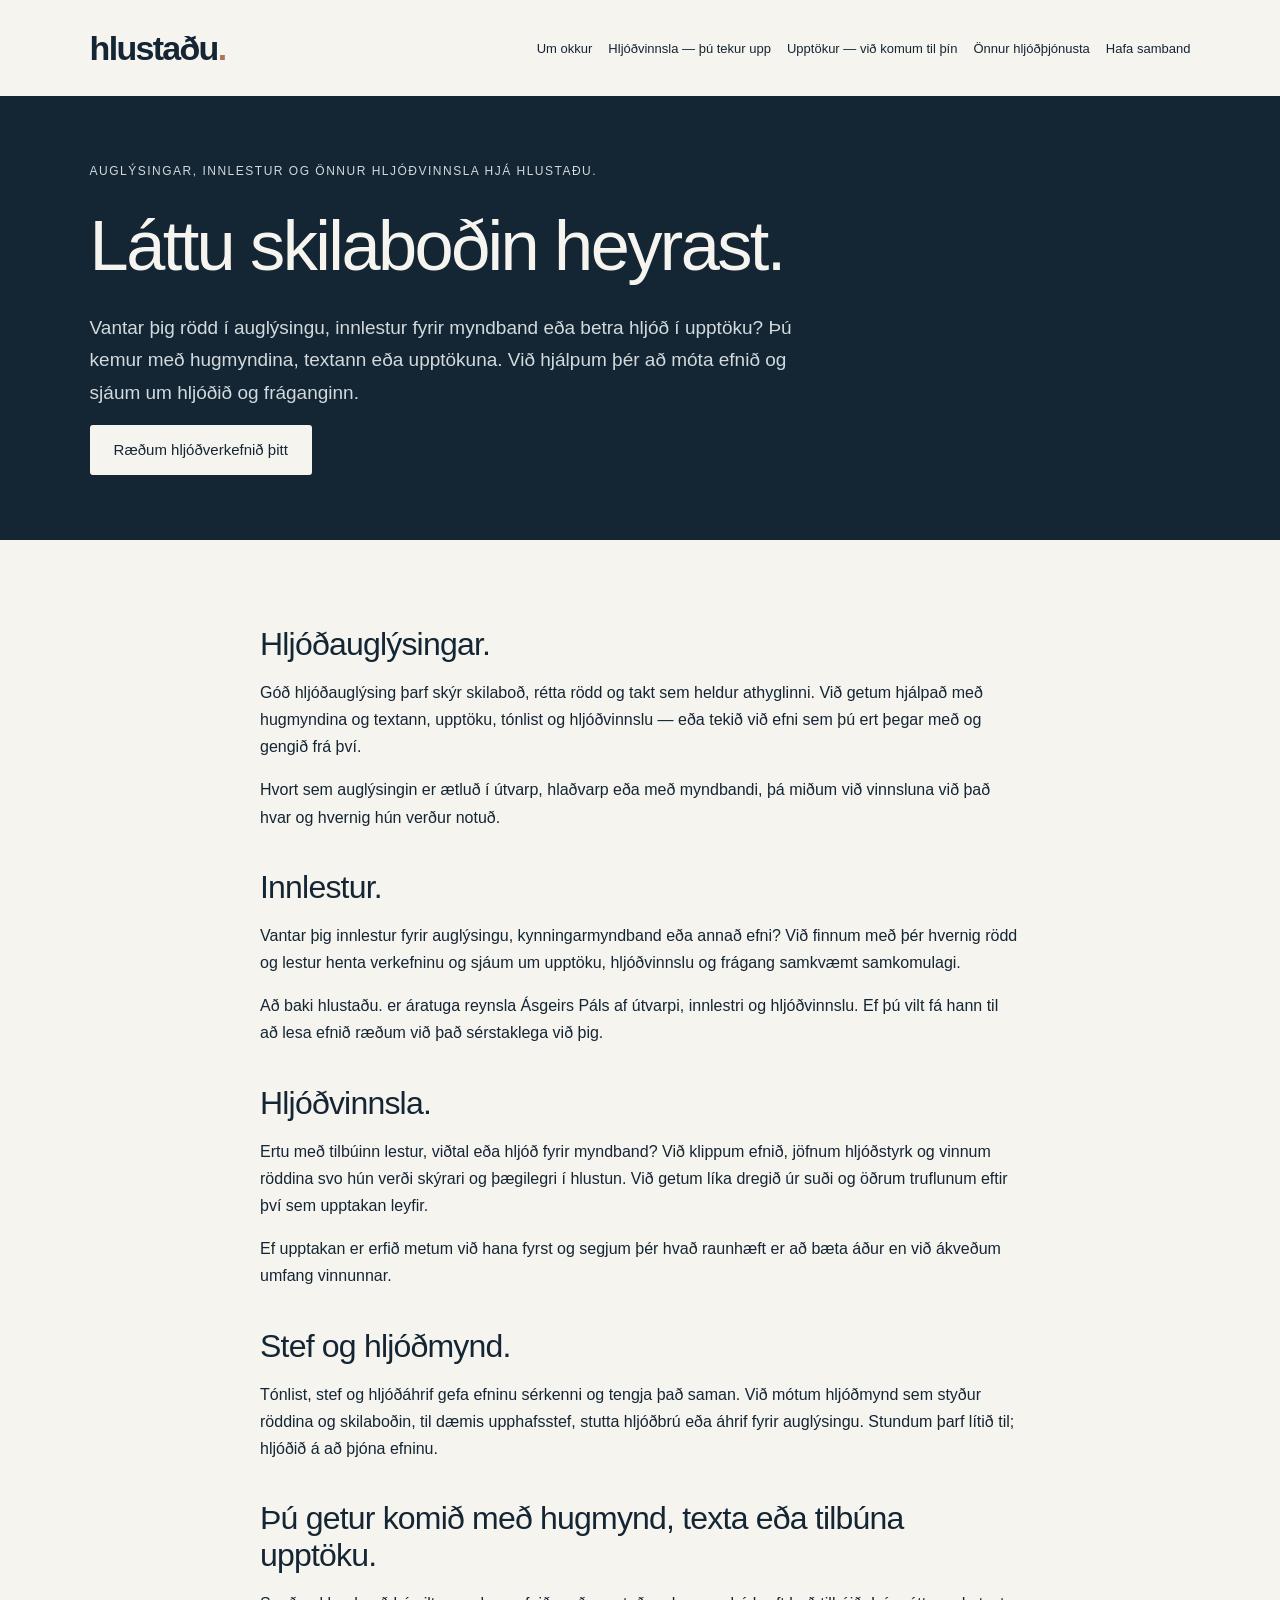
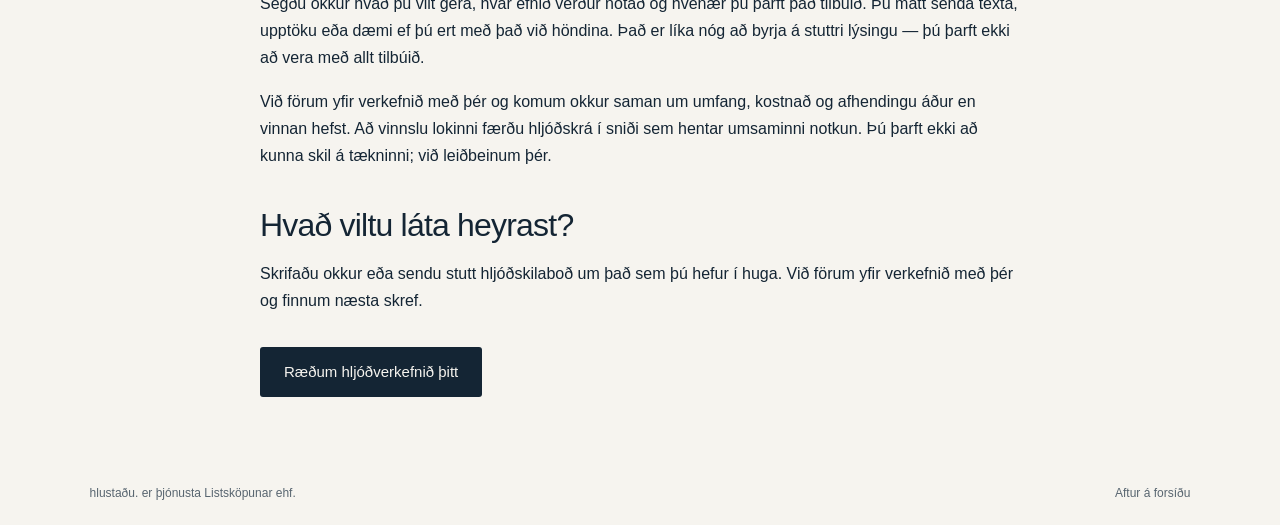
==== onnur-hljodthjonusta.html @ a4e769de "Publish approved audio services page and homepage section" ====
<!doctype html><html lang="is"><head><meta charset="utf-8"><meta name="viewport" content="width=device-width, initial-scale=1"><title>Auglýsingar, innlestur og hljóðvinnsla — hlustaðu.</title><meta name="description" content="Auglýsingar, innlestur, hljóðvinnsla, stef og hljóðmynd hjá hlustaðu. Frá hugmynd eða upptöku að efni sem er tilbúið til notkunar."><link rel="canonical" href="https://hlustadu.is/onnur-hljodthjonusta.html"><link rel="stylesheet" href="styles.css?v=20261007-other"><style>.service-hero p.eyebrow{font-size:12px;letter-spacing:1.5px}.service-hero{background:#142534;color:#f6f4ef;padding:65px 0}.service-hero h1{max-width:850px}.service-hero p{max-width:720px;color:#d2dadd;font-size:19px}.service-body{max-width:760px;padding:48px 0 64px}.service-body h2{margin-top:38px}.steps{padding-left:26px}.steps li{padding:10px 0 10px 8px;line-height:1.7}.steps li::marker{color:#ad7457;font-weight:bold}.service-body .cta{background:#142534;color:#f6f4ef;margin-top:16px}@media(max-width:760px){.service-hero{padding:40px 0}.service-hero p{font-size:17px}.service-body{padding:25px 0 40px}.service-body h2{font-size:28px}}</style></head><body><a class="skip" href="#main">Fara í efni síðunnar</a><header class="header wrap"><a class="logo" href="./" aria-label="hlustaðu. — forsíða">hlustaðu<span class="dot">.</span></a><nav class="desktop-nav" aria-label="Aðalvalmynd"><a href="um-hlustadu.html">Um okkur</a><a href="thu-tekur-upp.html">Hljóðvinnsla — þú tekur upp</a><a href="vid-komum-til-thin.html">Upptökur — við komum til þín</a><a href="onnur-hljodthjonusta.html">Önnur hljóðþjónusta</a><a href="./#samband">Hafa samband</a></nav><details class="mobile-nav"><summary>Valmynd ☰</summary><nav aria-label="Símavalmynd"><a href="um-hlustadu.html">Um okkur</a><a href="thu-tekur-upp.html">Hljóðvinnsla — þú tekur upp</a><a href="vid-komum-til-thin.html">Upptökur — við komum til þín</a><a href="onnur-hljodthjonusta.html">Önnur hljóðþjónusta</a><a href="./#samband">Hafa samband</a></nav></details></header>
<main id="main"><section class="service-hero"><div class="wrap"><p class="eyebrow">Auglýsingar, innlestur og önnur hljóðvinnsla hjá hlustaðu.</p><h1>Láttu skilaboðin heyrast.</h1><p>Vantar þig rödd í auglýsingu, innlestur fyrir myndband eða betra hljóð í upptöku? Þú kemur með hugmyndina, textann eða upptökuna. Við hjálpum þér að móta efnið og sjáum um hljóðið og fráganginn.</p><a class="cta" href="./#samband">Ræðum hljóðverkefnið þitt</a></div></section><section class="wrap service-body"><h2>Hljóðauglýsingar.</h2><p>Góð hljóðauglýsing þarf skýr skilaboð, rétta rödd og takt sem heldur athyglinni. Við getum hjálpað með hugmyndina og textann, upptöku, tónlist og hljóðvinnslu — eða tekið við efni sem þú ert þegar með og gengið frá því.</p><p>Hvort sem auglýsingin er ætluð í útvarp, hlaðvarp eða með myndbandi, þá miðum við vinnsluna við það hvar og hvernig hún verður notuð.</p><h2>Innlestur.</h2><p>Vantar þig innlestur fyrir auglýsingu, kynningarmyndband eða annað efni? Við finnum með þér hvernig rödd og lestur henta verkefninu og sjáum um upptöku, hljóðvinnslu og frágang samkvæmt samkomulagi.</p><p>Að baki hlustaðu. er áratuga reynsla Ásgeirs Páls af útvarpi, innlestri og hljóðvinnslu. Ef þú vilt fá hann til að lesa efnið ræðum við það sérstaklega við þig.</p><h2>Hljóðvinnsla.</h2><p>Ertu með tilbúinn lestur, viðtal eða hljóð fyrir myndband? Við klippum efnið, jöfnum hljóðstyrk og vinnum röddina svo hún verði skýrari og þægilegri í hlustun. Við getum líka dregið úr suði og öðrum truflunum eftir því sem upptakan leyfir.</p><p>Ef upptakan er erfið metum við hana fyrst og segjum þér hvað raunhæft er að bæta áður en við ákveðum umfang vinnunnar.</p><h2>Stef og hljóðmynd.</h2><p>Tónlist, stef og hljóðáhrif gefa efninu sérkenni og tengja það saman. Við mótum hljóðmynd sem styður röddina og skilaboðin, til dæmis upphafsstef, stutta hljóðbrú eða áhrif fyrir auglýsingu. Stundum þarf lítið til; hljóðið á að þjóna efninu.</p><h2>Þú getur komið með hugmynd, texta eða tilbúna upptöku.</h2><p>Segðu okkur hvað þú vilt gera, hvar efnið verður notað og hvenær þú þarft það tilbúið. Þú mátt senda texta, upptöku eða dæmi ef þú ert með það við höndina. Það er líka nóg að byrja á stuttri lýsingu — þú þarft ekki að vera með allt tilbúið.</p><p>Við förum yfir verkefnið með þér og komum okkur saman um umfang, kostnað og afhendingu áður en vinnan hefst. Að vinnslu lokinni færðu hljóðskrá í sniði sem hentar umsaminni notkun. Þú þarft ekki að kunna skil á tækninni; við leiðbeinum þér.</p><h2>Hvað viltu láta heyrast?</h2><p>Skrifaðu okkur eða sendu stutt hljóðskilaboð um það sem þú hefur í huga. Við förum yfir verkefnið með þér og finnum næsta skref.</p><a class="cta" href="./#samband">Ræðum hljóðverkefnið þitt</a></section></main><footer><div class="wrap footer-inner"><span>hlustaðu. er þjónusta Listsköpunar ehf.</span><a href="./">Aftur á forsíðu</a></div></footer><script>document.querySelectorAll(".mobile-nav a").forEach(function(link){link.addEventListener("click",function(){document.querySelector(".mobile-nav").open=false;});});</script></body></html>
---- styles.css ----
:root{--navy:#142534;--paper:#f6f4ef;--copper:#ad7457;--ink:#142534;--muted:#4c5b63;color-scheme:light;font-family:Arial,Helvetica,sans-serif}*{box-sizing:border-box}body{margin:0;background:var(--paper);color:var(--ink)}html{scroll-behavior:smooth}a{color:inherit;text-decoration:none}a:focus-visible,summary:focus-visible{outline:3px solid var(--copper);outline-offset:5px}a:hover{text-decoration:underline;text-underline-offset:5px}.wrap{width:min(1120px,86%);margin:auto}.header{display:flex;align-items:center;justify-content:space-between;gap:24px;padding:26px 0}.logo{font-size:34px;font-weight:600;letter-spacing:-1.7px}.dot{color:var(--copper)}.desktop-nav{display:flex;gap:30px;font-size:14px}.mobile-nav{display:none}.hero{background:var(--navy);color:var(--paper);position:relative;isolation:isolate}.hero-image{position:absolute;inset:0;width:100%;height:100%;object-fit:cover;object-position:center;z-index:-2}.hero:before{content:"";position:absolute;inset:0;background:linear-gradient(90deg,rgba(15,30,43,.95),rgba(15,30,43,.86) 40%,rgba(15,30,43,.12));z-index:-1}.hero-content{padding:88px 0 80px}.eyebrow{font-size:12px;letter-spacing:2px;text-transform:uppercase;margin:0 0 28px;color:#d0d9dd}h1{font-size:clamp(42px,5.5vw,76px);font-weight:500;line-height:1.06;letter-spacing:-2.6px;margin:0 0 28px;max-width:840px}.promise{font-size:24px;margin:0 0 18px}.intro{font-size:17px;line-height:1.7;max-width:550px;color:#d2dadd;margin:0 0 30px}.cta{display:inline-flex;align-items:center;gap:28px;min-height:50px;padding:15px 24px;background:var(--paper);color:var(--navy);border-radius:3px;font-size:15px}.cta:hover{background:#e7e6e1;text-decoration:none}.paths{display:grid;grid-template-columns:1fr 1fr;gap:48px;padding:64px 0}.path img{width:100%;height:260px;object-fit:cover;border-radius:3px;display:block;margin-bottom:26px}.number{font-size:12px;color:#77675e;letter-spacing:1px}h2{font-size:32px;letter-spacing:-.8px;font-weight:500;margin:16px 0}p{font-size:16px;line-height:1.7;margin:0 0 16px}.path p{color:var(--muted)}.textlink{display:inline-flex;align-items:center;min-height:44px;font-size:15px}.about{padding:52px 0;border-top:1px solid #ccd2d2;display:grid;grid-template-columns:1fr 1fr;gap:48px;align-items:center}.portrait{width:100%;height:360px;object-fit:cover;object-position:65% center;border-radius:3px;display:block}.about h2{margin:0 0 24px}.about p{color:var(--muted)}.other{padding:32px 0;background:#e9e9e3}.other h2{font-size:23px;margin:0 0 10px}.other p{margin:0;color:var(--muted)}.contact{padding:60px 0;background:var(--navy);color:var(--paper)}.contact h2{font-size:38px;margin:0 0 18px;max-width:750px}.contact p{color:#d2dadd}.details{display:flex;gap:40px;flex-wrap:wrap;margin-top:28px;font-size:21px}.details a{display:inline-flex;align-items:center;min-height:44px}footer{padding:25px 0;font-size:12px;color:#586570}.footer-inner{display:flex;justify-content:space-between;gap:20px;flex-wrap:wrap}.skip{position:absolute;left:20px;top:-100px;background:var(--paper);padding:12px;z-index:10}.skip:focus{top:10px}section{scroll-margin-top:24px}
@media(min-width:1450px){.hero-image{object-position:center 55%}.hero-content{padding:110px 0}}
@media(max-width:760px){.wrap{width:calc(100% - 40px)}.header{padding:19px 0;align-items:flex-start}.logo{font-size:31px}.desktop-nav{display:none}.mobile-nav{display:block;position:relative}.mobile-nav summary{list-style:none;min-height:44px;padding:12px 14px;border:1px solid #ccd2d2;border-radius:3px;font-size:14px}.mobile-nav summary::-webkit-details-marker{display:none}.mobile-nav nav{position:absolute;right:0;top:52px;width:180px;padding:8px;background:var(--paper);border:1px solid #ccd2d2;border-radius:3px;z-index:5;box-shadow:0 8px 25px #14253422}.mobile-nav nav a{display:block;padding:14px;min-height:44px}.hero-image{object-position:70% center;opacity:.65}.hero:before{background:linear-gradient(90deg,rgba(15,30,43,.91),rgba(15,30,43,.68))}.hero-content{padding:55px 0 58px}.eyebrow{font-size:11px;letter-spacing:1.3px;margin-bottom:24px}h1{font-size:clamp(39px,8.9vw,60px);letter-spacing:-1.6px;line-height:1.1}h1 br{display:none}.promise{font-size:20px;max-width:340px}.intro{font-size:16px}.cta{justify-content:center;width:100%;max-width:380px}.paths{grid-template-columns:1fr;gap:42px;padding:40px 0}.path img{height:230px}.path h2{font-size:29px}.about{grid-template-columns:1fr;gap:28px;padding:38px 0}.portrait{height:auto;aspect-ratio:4/3;object-position:65% center}.about h2{font-size:29px}.other{padding:28px 0}.contact{padding:40px 0}.contact h2{font-size:31px}.details{flex-direction:column;gap:10px;font-size:19px}.footer-inner{flex-direction:column;gap:10px}}
@media(prefers-reduced-motion:reduce){html{scroll-behavior:auto}}

.service-link{display:block;border-radius:3px}.service-link:hover{text-decoration:none}.service-link:hover .textlink{text-decoration:underline;text-underline-offset:5px}.service-link:focus-visible{outline:3px solid var(--copper);outline-offset:8px}

.about:has(.about-link){display:block}.about-link{display:grid;grid-template-columns:1fr 1fr;gap:48px;align-items:center;border-radius:3px}.about-link:hover{text-decoration:none}.about-link:hover .textlink{text-decoration:underline;text-underline-offset:5px}@media(max-width:760px){.about-link{grid-template-columns:1fr;gap:28px}}

.desktop-nav{align-items:center}.service-menu{position:relative}.service-menu summary{cursor:pointer;list-style:none;padding:12px 0;min-height:44px}.service-menu summary::-webkit-details-marker{display:none}.service-menu[open] summary{color:var(--copper)}.service-menu-links{position:absolute;top:100%;left:0;width:300px;background:var(--paper);border:1px solid #ccd2d2;border-radius:3px;padding:8px;box-shadow:0 8px 25px #14253422;z-index:20}.service-menu-links a{display:block;padding:14px;min-height:44px}.service-menu-links a:hover,.mobile-nav nav a:hover{background:#e9e9e3}@media(max-width:760px){.mobile-nav nav{width:min(300px,calc(100vw - 40px))}}

.desktop-nav{gap:22px}.desktop-nav>a{display:inline-flex;align-items:center;min-height:44px}@media(min-width:761px) and (max-width:1050px){.header{gap:16px}.desktop-nav{gap:14px;font-size:12px}.header .logo{font-size:29px}}

.other{padding:48px 0}.other-link{display:flex;align-items:center;gap:40px;justify-content:space-between}.other-link>div{max-width:680px}.other h2{font-size:32px;margin-bottom:16px}.other-link .textlink{flex-shrink:0;border-bottom:1px solid var(--copper)}.other-link:hover{text-decoration:none}.other-link:hover .textlink{text-decoration:underline}.desktop-nav{gap:16px;font-size:13px}@media(max-width:760px){.other{padding:36px 0}.other-link{display:block}.other h2{font-size:29px}.other-link .textlink{margin-top:18px}}@media(min-width:761px) and (max-width:1100px){.desktop-nav{gap:10px;font-size:11px}.header .logo{font-size:29px}}
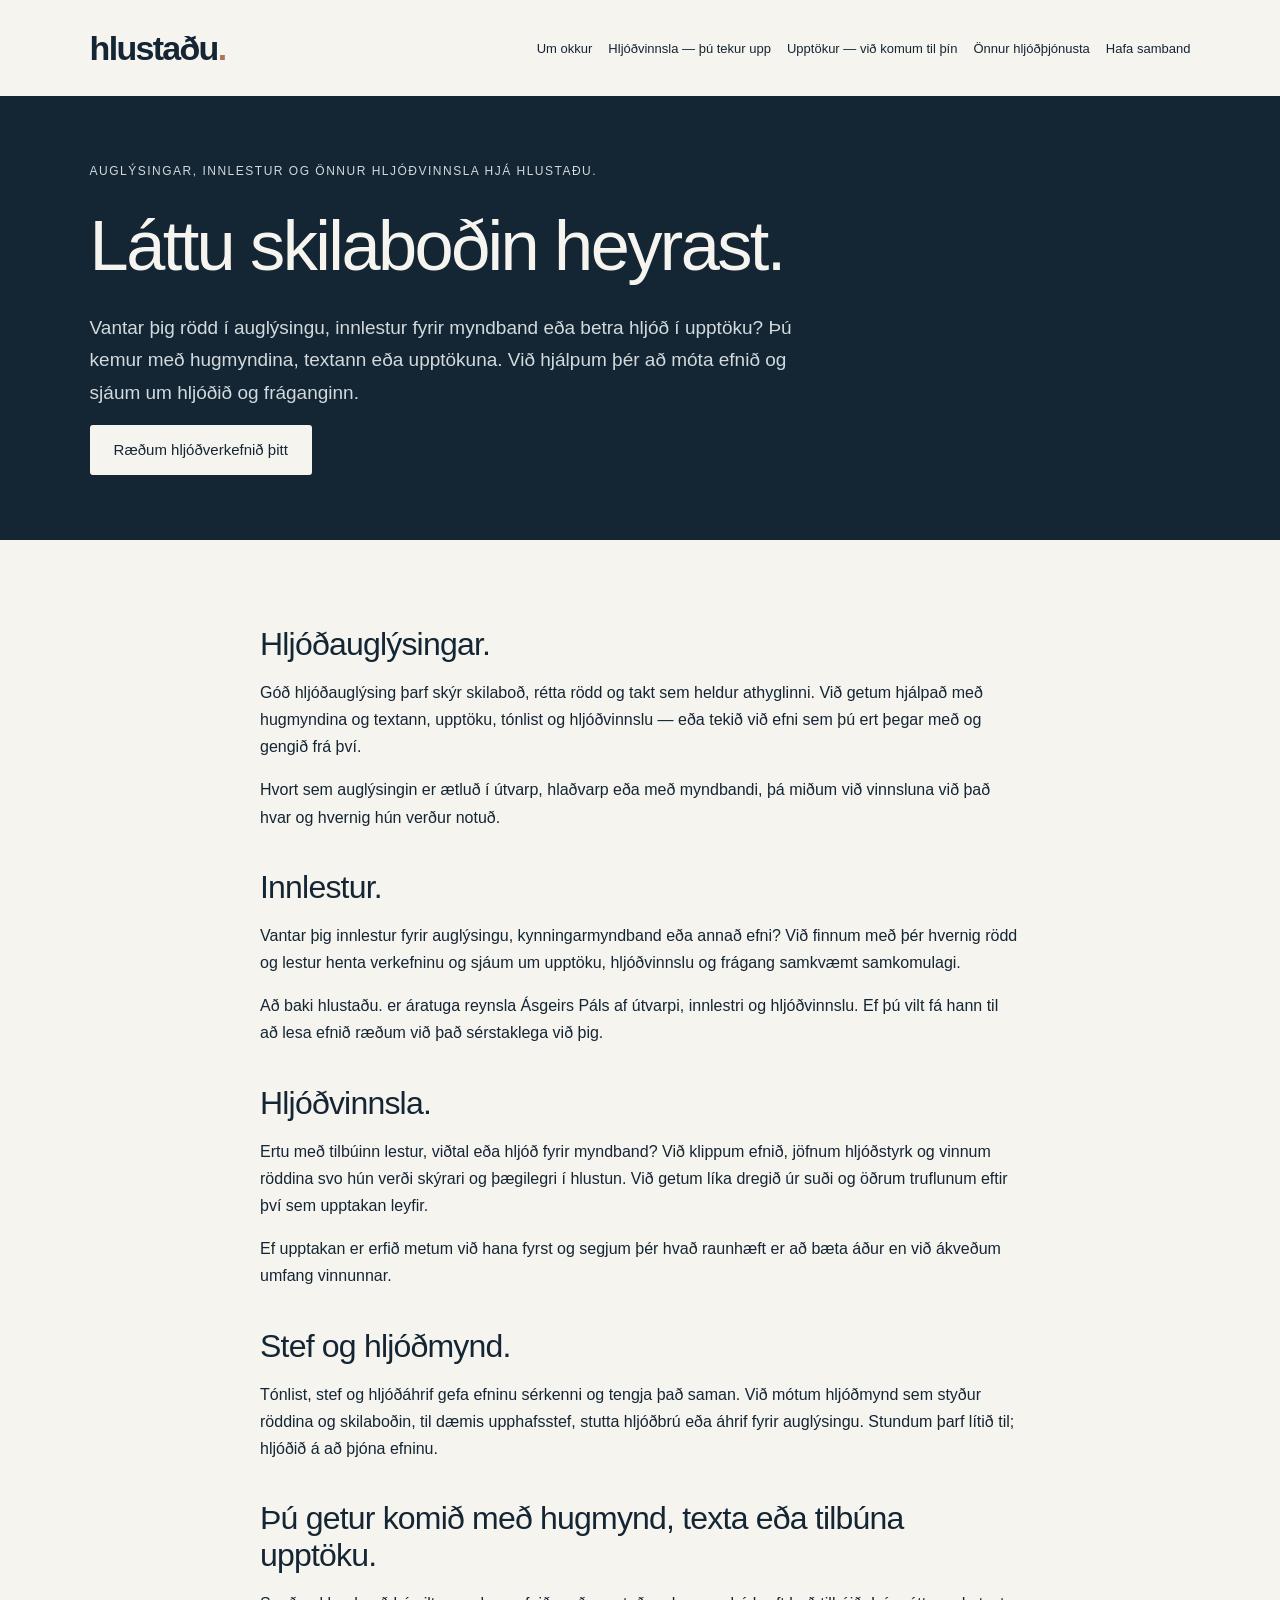
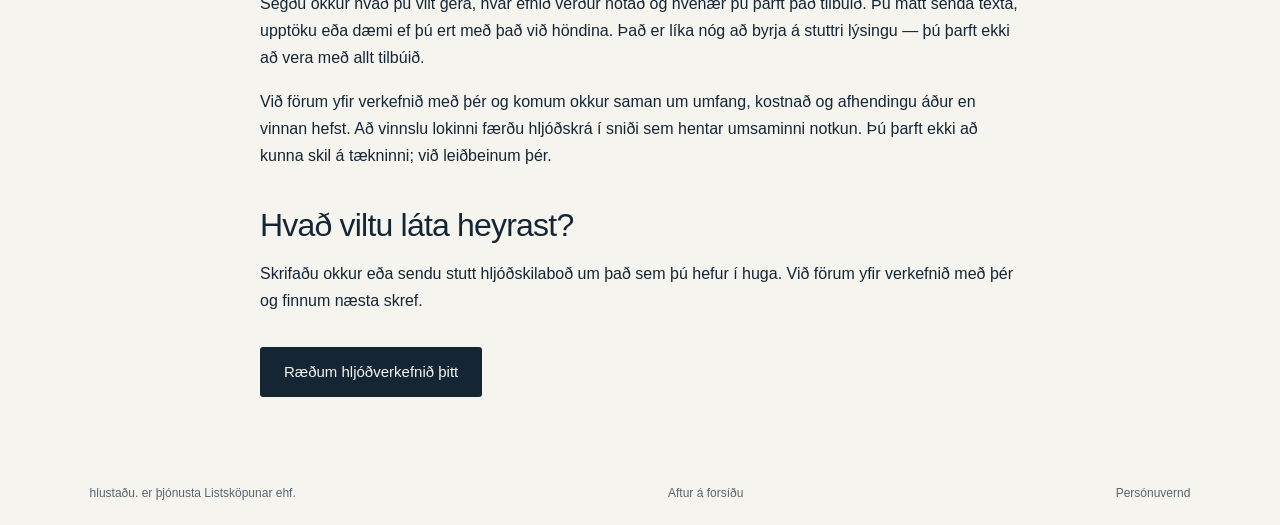
==== commit dbefd43b: "Add approved privacy page and discreet links" ====
--- a/onnur-hljodthjonusta.html
+++ b/onnur-hljodthjonusta.html
@@ -1,2 +1,2 @@
 <!doctype html><html lang="is"><head><meta charset="utf-8"><meta name="viewport" content="width=device-width, initial-scale=1"><title>Auglýsingar, innlestur og hljóðvinnsla — hlustaðu.</title><meta name="description" content="Auglýsingar, innlestur, hljóðvinnsla, stef og hljóðmynd hjá hlustaðu. Frá hugmynd eða upptöku að efni sem er tilbúið til notkunar."><link rel="canonical" href="https://hlustadu.is/onnur-hljodthjonusta.html"><link rel="stylesheet" href="styles.css?v=20261007-other"><style>.service-hero p.eyebrow{font-size:12px;letter-spacing:1.5px}.service-hero{background:#142534;color:#f6f4ef;padding:65px 0}.service-hero h1{max-width:850px}.service-hero p{max-width:720px;color:#d2dadd;font-size:19px}.service-body{max-width:760px;padding:48px 0 64px}.service-body h2{margin-top:38px}.steps{padding-left:26px}.steps li{padding:10px 0 10px 8px;line-height:1.7}.steps li::marker{color:#ad7457;font-weight:bold}.service-body .cta{background:#142534;color:#f6f4ef;margin-top:16px}@media(max-width:760px){.service-hero{padding:40px 0}.service-hero p{font-size:17px}.service-body{padding:25px 0 40px}.service-body h2{font-size:28px}}</style></head><body><a class="skip" href="#main">Fara í efni síðunnar</a><header class="header wrap"><a class="logo" href="./" aria-label="hlustaðu. — forsíða">hlustaðu<span class="dot">.</span></a><nav class="desktop-nav" aria-label="Aðalvalmynd"><a href="um-hlustadu.html">Um okkur</a><a href="thu-tekur-upp.html">Hljóðvinnsla — þú tekur upp</a><a href="vid-komum-til-thin.html">Upptökur — við komum til þín</a><a href="onnur-hljodthjonusta.html">Önnur hljóðþjónusta</a><a href="./#samband">Hafa samband</a></nav><details class="mobile-nav"><summary>Valmynd ☰</summary><nav aria-label="Símavalmynd"><a href="um-hlustadu.html">Um okkur</a><a href="thu-tekur-upp.html">Hljóðvinnsla — þú tekur upp</a><a href="vid-komum-til-thin.html">Upptökur — við komum til þín</a><a href="onnur-hljodthjonusta.html">Önnur hljóðþjónusta</a><a href="./#samband">Hafa samband</a></nav></details></header>
-<main id="main"><section class="service-hero"><div class="wrap"><p class="eyebrow">Auglýsingar, innlestur og önnur hljóðvinnsla hjá hlustaðu.</p><h1>Láttu skilaboðin heyrast.</h1><p>Vantar þig rödd í auglýsingu, innlestur fyrir myndband eða betra hljóð í upptöku? Þú kemur með hugmyndina, textann eða upptökuna. Við hjálpum þér að móta efnið og sjáum um hljóðið og fráganginn.</p><a class="cta" href="./#samband">Ræðum hljóðverkefnið þitt</a></div></section><section class="wrap service-body"><h2>Hljóðauglýsingar.</h2><p>Góð hljóðauglýsing þarf skýr skilaboð, rétta rödd og takt sem heldur athyglinni. Við getum hjálpað með hugmyndina og textann, upptöku, tónlist og hljóðvinnslu — eða tekið við efni sem þú ert þegar með og gengið frá því.</p><p>Hvort sem auglýsingin er ætluð í útvarp, hlaðvarp eða með myndbandi, þá miðum við vinnsluna við það hvar og hvernig hún verður notuð.</p><h2>Innlestur.</h2><p>Vantar þig innlestur fyrir auglýsingu, kynningarmyndband eða annað efni? Við finnum með þér hvernig rödd og lestur henta verkefninu og sjáum um upptöku, hljóðvinnslu og frágang samkvæmt samkomulagi.</p><p>Að baki hlustaðu. er áratuga reynsla Ásgeirs Páls af útvarpi, innlestri og hljóðvinnslu. Ef þú vilt fá hann til að lesa efnið ræðum við það sérstaklega við þig.</p><h2>Hljóðvinnsla.</h2><p>Ertu með tilbúinn lestur, viðtal eða hljóð fyrir myndband? Við klippum efnið, jöfnum hljóðstyrk og vinnum röddina svo hún verði skýrari og þægilegri í hlustun. Við getum líka dregið úr suði og öðrum truflunum eftir því sem upptakan leyfir.</p><p>Ef upptakan er erfið metum við hana fyrst og segjum þér hvað raunhæft er að bæta áður en við ákveðum umfang vinnunnar.</p><h2>Stef og hljóðmynd.</h2><p>Tónlist, stef og hljóðáhrif gefa efninu sérkenni og tengja það saman. Við mótum hljóðmynd sem styður röddina og skilaboðin, til dæmis upphafsstef, stutta hljóðbrú eða áhrif fyrir auglýsingu. Stundum þarf lítið til; hljóðið á að þjóna efninu.</p><h2>Þú getur komið með hugmynd, texta eða tilbúna upptöku.</h2><p>Segðu okkur hvað þú vilt gera, hvar efnið verður notað og hvenær þú þarft það tilbúið. Þú mátt senda texta, upptöku eða dæmi ef þú ert með það við höndina. Það er líka nóg að byrja á stuttri lýsingu — þú þarft ekki að vera með allt tilbúið.</p><p>Við förum yfir verkefnið með þér og komum okkur saman um umfang, kostnað og afhendingu áður en vinnan hefst. Að vinnslu lokinni færðu hljóðskrá í sniði sem hentar umsaminni notkun. Þú þarft ekki að kunna skil á tækninni; við leiðbeinum þér.</p><h2>Hvað viltu láta heyrast?</h2><p>Skrifaðu okkur eða sendu stutt hljóðskilaboð um það sem þú hefur í huga. Við förum yfir verkefnið með þér og finnum næsta skref.</p><a class="cta" href="./#samband">Ræðum hljóðverkefnið þitt</a></section></main><footer><div class="wrap footer-inner"><span>hlustaðu. er þjónusta Listsköpunar ehf.</span><a href="./">Aftur á forsíðu</a></div></footer><script>document.querySelectorAll(".mobile-nav a").forEach(function(link){link.addEventListener("click",function(){document.querySelector(".mobile-nav").open=false;});});</script></body></html>+<main id="main"><section class="service-hero"><div class="wrap"><p class="eyebrow">Auglýsingar, innlestur og önnur hljóðvinnsla hjá hlustaðu.</p><h1>Láttu skilaboðin heyrast.</h1><p>Vantar þig rödd í auglýsingu, innlestur fyrir myndband eða betra hljóð í upptöku? Þú kemur með hugmyndina, textann eða upptökuna. Við hjálpum þér að móta efnið og sjáum um hljóðið og fráganginn.</p><a class="cta" href="./#samband">Ræðum hljóðverkefnið þitt</a></div></section><section class="wrap service-body"><h2>Hljóðauglýsingar.</h2><p>Góð hljóðauglýsing þarf skýr skilaboð, rétta rödd og takt sem heldur athyglinni. Við getum hjálpað með hugmyndina og textann, upptöku, tónlist og hljóðvinnslu — eða tekið við efni sem þú ert þegar með og gengið frá því.</p><p>Hvort sem auglýsingin er ætluð í útvarp, hlaðvarp eða með myndbandi, þá miðum við vinnsluna við það hvar og hvernig hún verður notuð.</p><h2>Innlestur.</h2><p>Vantar þig innlestur fyrir auglýsingu, kynningarmyndband eða annað efni? Við finnum með þér hvernig rödd og lestur henta verkefninu og sjáum um upptöku, hljóðvinnslu og frágang samkvæmt samkomulagi.</p><p>Að baki hlustaðu. er áratuga reynsla Ásgeirs Páls af útvarpi, innlestri og hljóðvinnslu. Ef þú vilt fá hann til að lesa efnið ræðum við það sérstaklega við þig.</p><h2>Hljóðvinnsla.</h2><p>Ertu með tilbúinn lestur, viðtal eða hljóð fyrir myndband? Við klippum efnið, jöfnum hljóðstyrk og vinnum röddina svo hún verði skýrari og þægilegri í hlustun. Við getum líka dregið úr suði og öðrum truflunum eftir því sem upptakan leyfir.</p><p>Ef upptakan er erfið metum við hana fyrst og segjum þér hvað raunhæft er að bæta áður en við ákveðum umfang vinnunnar.</p><h2>Stef og hljóðmynd.</h2><p>Tónlist, stef og hljóðáhrif gefa efninu sérkenni og tengja það saman. Við mótum hljóðmynd sem styður röddina og skilaboðin, til dæmis upphafsstef, stutta hljóðbrú eða áhrif fyrir auglýsingu. Stundum þarf lítið til; hljóðið á að þjóna efninu.</p><h2>Þú getur komið með hugmynd, texta eða tilbúna upptöku.</h2><p>Segðu okkur hvað þú vilt gera, hvar efnið verður notað og hvenær þú þarft það tilbúið. Þú mátt senda texta, upptöku eða dæmi ef þú ert með það við höndina. Það er líka nóg að byrja á stuttri lýsingu — þú þarft ekki að vera með allt tilbúið.</p><p>Við förum yfir verkefnið með þér og komum okkur saman um umfang, kostnað og afhendingu áður en vinnan hefst. Að vinnslu lokinni færðu hljóðskrá í sniði sem hentar umsaminni notkun. Þú þarft ekki að kunna skil á tækninni; við leiðbeinum þér.</p><h2>Hvað viltu láta heyrast?</h2><p>Skrifaðu okkur eða sendu stutt hljóðskilaboð um það sem þú hefur í huga. Við förum yfir verkefnið með þér og finnum næsta skref.</p><a class="cta" href="./#samband">Ræðum hljóðverkefnið þitt</a></section></main><footer><div class="wrap footer-inner"><span>hlustaðu. er þjónusta Listsköpunar ehf.</span><a href="./">Aftur á forsíðu</a><a href="personuvernd.html">Persónuvernd</a></div></footer><script>document.querySelectorAll(".mobile-nav a").forEach(function(link){link.addEventListener("click",function(){document.querySelector(".mobile-nav").open=false;});});</script></body></html>
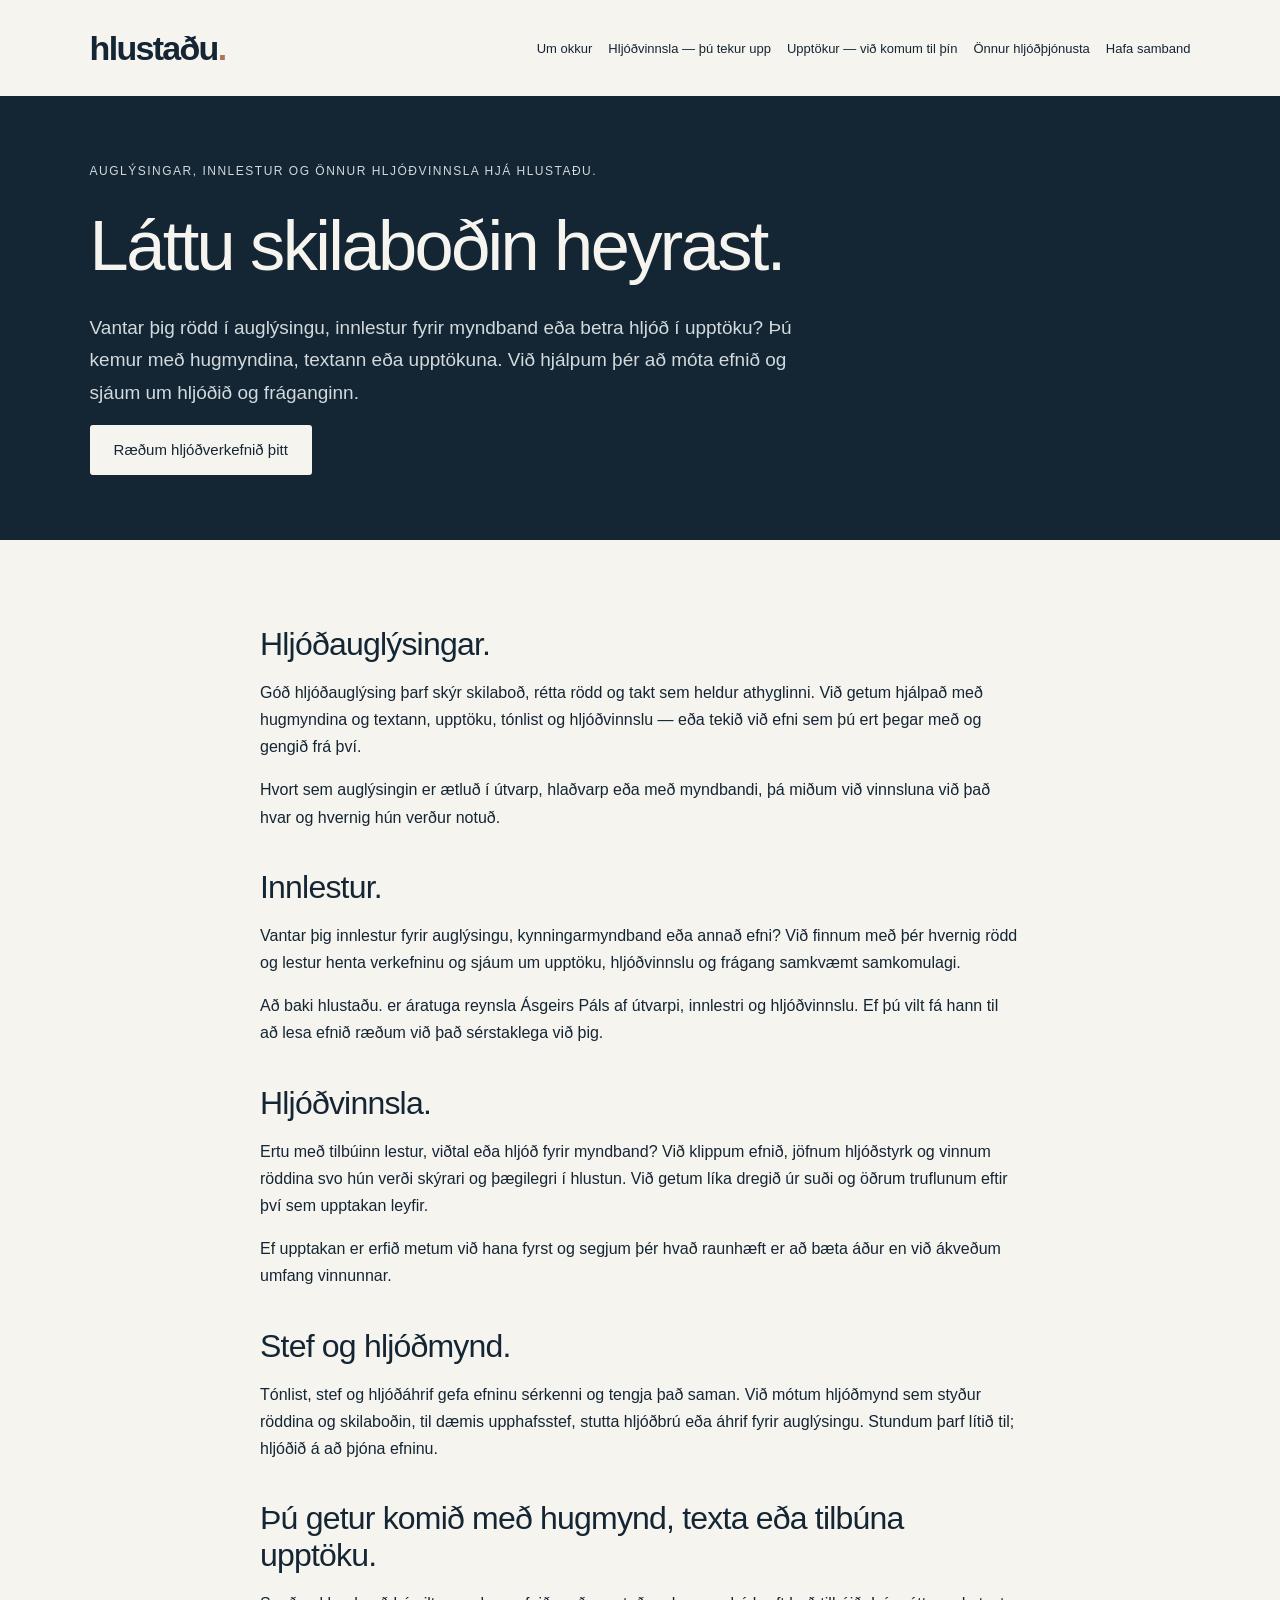
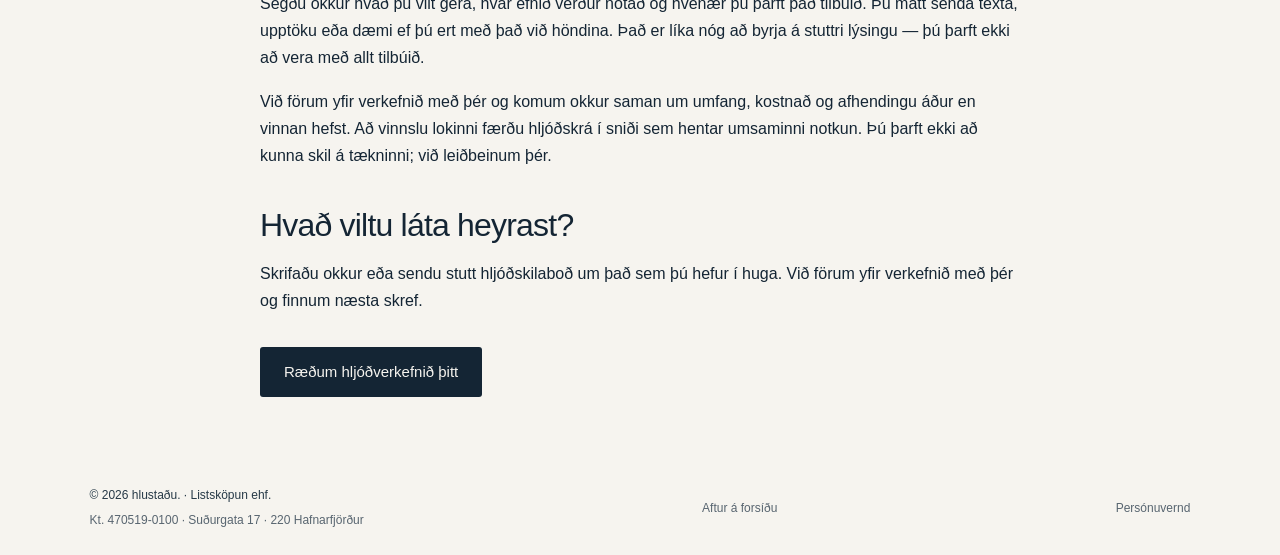
==== commit d01034d9: "Add company registration and address to site footer" ====
--- a/onnur-hljodthjonusta.html
+++ b/onnur-hljodthjonusta.html
@@ -1,2 +1,2 @@
-<!doctype html><html lang="is"><head><meta charset="utf-8"><meta name="viewport" content="width=device-width, initial-scale=1"><title>Auglýsingar, innlestur og hljóðvinnsla — hlustaðu.</title><meta name="description" content="Auglýsingar, innlestur, hljóðvinnsla, stef og hljóðmynd hjá hlustaðu. Frá hugmynd eða upptöku að efni sem er tilbúið til notkunar."><link rel="canonical" href="https://hlustadu.is/onnur-hljodthjonusta.html"><link rel="stylesheet" href="styles.css?v=20261007-other"><style>.service-hero p.eyebrow{font-size:12px;letter-spacing:1.5px}.service-hero{background:#142534;color:#f6f4ef;padding:65px 0}.service-hero h1{max-width:850px}.service-hero p{max-width:720px;color:#d2dadd;font-size:19px}.service-body{max-width:760px;padding:48px 0 64px}.service-body h2{margin-top:38px}.steps{padding-left:26px}.steps li{padding:10px 0 10px 8px;line-height:1.7}.steps li::marker{color:#ad7457;font-weight:bold}.service-body .cta{background:#142534;color:#f6f4ef;margin-top:16px}@media(max-width:760px){.service-hero{padding:40px 0}.service-hero p{font-size:17px}.service-body{padding:25px 0 40px}.service-body h2{font-size:28px}}</style></head><body><a class="skip" href="#main">Fara í efni síðunnar</a><header class="header wrap"><a class="logo" href="./" aria-label="hlustaðu. — forsíða">hlustaðu<span class="dot">.</span></a><nav class="desktop-nav" aria-label="Aðalvalmynd"><a href="um-hlustadu.html">Um okkur</a><a href="thu-tekur-upp.html">Hljóðvinnsla — þú tekur upp</a><a href="vid-komum-til-thin.html">Upptökur — við komum til þín</a><a href="onnur-hljodthjonusta.html">Önnur hljóðþjónusta</a><a href="./#samband">Hafa samband</a></nav><details class="mobile-nav"><summary>Valmynd ☰</summary><nav aria-label="Símavalmynd"><a href="um-hlustadu.html">Um okkur</a><a href="thu-tekur-upp.html">Hljóðvinnsla — þú tekur upp</a><a href="vid-komum-til-thin.html">Upptökur — við komum til þín</a><a href="onnur-hljodthjonusta.html">Önnur hljóðþjónusta</a><a href="./#samband">Hafa samband</a></nav></details></header>
-<main id="main"><section class="service-hero"><div class="wrap"><p class="eyebrow">Auglýsingar, innlestur og önnur hljóðvinnsla hjá hlustaðu.</p><h1>Láttu skilaboðin heyrast.</h1><p>Vantar þig rödd í auglýsingu, innlestur fyrir myndband eða betra hljóð í upptöku? Þú kemur með hugmyndina, textann eða upptökuna. Við hjálpum þér að móta efnið og sjáum um hljóðið og fráganginn.</p><a class="cta" href="./#samband">Ræðum hljóðverkefnið þitt</a></div></section><section class="wrap service-body"><h2>Hljóðauglýsingar.</h2><p>Góð hljóðauglýsing þarf skýr skilaboð, rétta rödd og takt sem heldur athyglinni. Við getum hjálpað með hugmyndina og textann, upptöku, tónlist og hljóðvinnslu — eða tekið við efni sem þú ert þegar með og gengið frá því.</p><p>Hvort sem auglýsingin er ætluð í útvarp, hlaðvarp eða með myndbandi, þá miðum við vinnsluna við það hvar og hvernig hún verður notuð.</p><h2>Innlestur.</h2><p>Vantar þig innlestur fyrir auglýsingu, kynningarmyndband eða annað efni? Við finnum með þér hvernig rödd og lestur henta verkefninu og sjáum um upptöku, hljóðvinnslu og frágang samkvæmt samkomulagi.</p><p>Að baki hlustaðu. er áratuga reynsla Ásgeirs Páls af útvarpi, innlestri og hljóðvinnslu. Ef þú vilt fá hann til að lesa efnið ræðum við það sérstaklega við þig.</p><h2>Hljóðvinnsla.</h2><p>Ertu með tilbúinn lestur, viðtal eða hljóð fyrir myndband? Við klippum efnið, jöfnum hljóðstyrk og vinnum röddina svo hún verði skýrari og þægilegri í hlustun. Við getum líka dregið úr suði og öðrum truflunum eftir því sem upptakan leyfir.</p><p>Ef upptakan er erfið metum við hana fyrst og segjum þér hvað raunhæft er að bæta áður en við ákveðum umfang vinnunnar.</p><h2>Stef og hljóðmynd.</h2><p>Tónlist, stef og hljóðáhrif gefa efninu sérkenni og tengja það saman. Við mótum hljóðmynd sem styður röddina og skilaboðin, til dæmis upphafsstef, stutta hljóðbrú eða áhrif fyrir auglýsingu. Stundum þarf lítið til; hljóðið á að þjóna efninu.</p><h2>Þú getur komið með hugmynd, texta eða tilbúna upptöku.</h2><p>Segðu okkur hvað þú vilt gera, hvar efnið verður notað og hvenær þú þarft það tilbúið. Þú mátt senda texta, upptöku eða dæmi ef þú ert með það við höndina. Það er líka nóg að byrja á stuttri lýsingu — þú þarft ekki að vera með allt tilbúið.</p><p>Við förum yfir verkefnið með þér og komum okkur saman um umfang, kostnað og afhendingu áður en vinnan hefst. Að vinnslu lokinni færðu hljóðskrá í sniði sem hentar umsaminni notkun. Þú þarft ekki að kunna skil á tækninni; við leiðbeinum þér.</p><h2>Hvað viltu láta heyrast?</h2><p>Skrifaðu okkur eða sendu stutt hljóðskilaboð um það sem þú hefur í huga. Við förum yfir verkefnið með þér og finnum næsta skref.</p><a class="cta" href="./#samband">Ræðum hljóðverkefnið þitt</a></section></main><footer><div class="wrap footer-inner"><span>hlustaðu. er þjónusta Listsköpunar ehf.</span><a href="./">Aftur á forsíðu</a><a href="personuvernd.html">Persónuvernd</a></div></footer><script>document.querySelectorAll(".mobile-nav a").forEach(function(link){link.addEventListener("click",function(){document.querySelector(".mobile-nav").open=false;});});</script></body></html>+<!doctype html><html lang="is"><head><meta charset="utf-8"><meta name="viewport" content="width=device-width, initial-scale=1"><title>Auglýsingar, innlestur og hljóðvinnsla — hlustaðu.</title><meta name="description" content="Auglýsingar, innlestur, hljóðvinnsla, stef og hljóðmynd hjá hlustaðu. Frá hugmynd eða upptöku að efni sem er tilbúið til notkunar."><link rel="canonical" href="https://hlustadu.is/onnur-hljodthjonusta.html"><link rel="stylesheet" href="styles.css?v=20261008-company"><style>.service-hero p.eyebrow{font-size:12px;letter-spacing:1.5px}.service-hero{background:#142534;color:#f6f4ef;padding:65px 0}.service-hero h1{max-width:850px}.service-hero p{max-width:720px;color:#d2dadd;font-size:19px}.service-body{max-width:760px;padding:48px 0 64px}.service-body h2{margin-top:38px}.steps{padding-left:26px}.steps li{padding:10px 0 10px 8px;line-height:1.7}.steps li::marker{color:#ad7457;font-weight:bold}.service-body .cta{background:#142534;color:#f6f4ef;margin-top:16px}@media(max-width:760px){.service-hero{padding:40px 0}.service-hero p{font-size:17px}.service-body{padding:25px 0 40px}.service-body h2{font-size:28px}}</style></head><body><a class="skip" href="#main">Fara í efni síðunnar</a><header class="header wrap"><a class="logo" href="./" aria-label="hlustaðu. — forsíða">hlustaðu<span class="dot">.</span></a><nav class="desktop-nav" aria-label="Aðalvalmynd"><a href="um-hlustadu.html">Um okkur</a><a href="thu-tekur-upp.html">Hljóðvinnsla — þú tekur upp</a><a href="vid-komum-til-thin.html">Upptökur — við komum til þín</a><a href="onnur-hljodthjonusta.html">Önnur hljóðþjónusta</a><a href="./#samband">Hafa samband</a></nav><details class="mobile-nav"><summary>Valmynd ☰</summary><nav aria-label="Símavalmynd"><a href="um-hlustadu.html">Um okkur</a><a href="thu-tekur-upp.html">Hljóðvinnsla — þú tekur upp</a><a href="vid-komum-til-thin.html">Upptökur — við komum til þín</a><a href="onnur-hljodthjonusta.html">Önnur hljóðþjónusta</a><a href="./#samband">Hafa samband</a></nav></details></header>
+<main id="main"><section class="service-hero"><div class="wrap"><p class="eyebrow">Auglýsingar, innlestur og önnur hljóðvinnsla hjá hlustaðu.</p><h1>Láttu skilaboðin heyrast.</h1><p>Vantar þig rödd í auglýsingu, innlestur fyrir myndband eða betra hljóð í upptöku? Þú kemur með hugmyndina, textann eða upptökuna. Við hjálpum þér að móta efnið og sjáum um hljóðið og fráganginn.</p><a class="cta" href="./#samband">Ræðum hljóðverkefnið þitt</a></div></section><section class="wrap service-body"><h2>Hljóðauglýsingar.</h2><p>Góð hljóðauglýsing þarf skýr skilaboð, rétta rödd og takt sem heldur athyglinni. Við getum hjálpað með hugmyndina og textann, upptöku, tónlist og hljóðvinnslu — eða tekið við efni sem þú ert þegar með og gengið frá því.</p><p>Hvort sem auglýsingin er ætluð í útvarp, hlaðvarp eða með myndbandi, þá miðum við vinnsluna við það hvar og hvernig hún verður notuð.</p><h2>Innlestur.</h2><p>Vantar þig innlestur fyrir auglýsingu, kynningarmyndband eða annað efni? Við finnum með þér hvernig rödd og lestur henta verkefninu og sjáum um upptöku, hljóðvinnslu og frágang samkvæmt samkomulagi.</p><p>Að baki hlustaðu. er áratuga reynsla Ásgeirs Páls af útvarpi, innlestri og hljóðvinnslu. Ef þú vilt fá hann til að lesa efnið ræðum við það sérstaklega við þig.</p><h2>Hljóðvinnsla.</h2><p>Ertu með tilbúinn lestur, viðtal eða hljóð fyrir myndband? Við klippum efnið, jöfnum hljóðstyrk og vinnum röddina svo hún verði skýrari og þægilegri í hlustun. Við getum líka dregið úr suði og öðrum truflunum eftir því sem upptakan leyfir.</p><p>Ef upptakan er erfið metum við hana fyrst og segjum þér hvað raunhæft er að bæta áður en við ákveðum umfang vinnunnar.</p><h2>Stef og hljóðmynd.</h2><p>Tónlist, stef og hljóðáhrif gefa efninu sérkenni og tengja það saman. Við mótum hljóðmynd sem styður röddina og skilaboðin, til dæmis upphafsstef, stutta hljóðbrú eða áhrif fyrir auglýsingu. Stundum þarf lítið til; hljóðið á að þjóna efninu.</p><h2>Þú getur komið með hugmynd, texta eða tilbúna upptöku.</h2><p>Segðu okkur hvað þú vilt gera, hvar efnið verður notað og hvenær þú þarft það tilbúið. Þú mátt senda texta, upptöku eða dæmi ef þú ert með það við höndina. Það er líka nóg að byrja á stuttri lýsingu — þú þarft ekki að vera með allt tilbúið.</p><p>Við förum yfir verkefnið með þér og komum okkur saman um umfang, kostnað og afhendingu áður en vinnan hefst. Að vinnslu lokinni færðu hljóðskrá í sniði sem hentar umsaminni notkun. Þú þarft ekki að kunna skil á tækninni; við leiðbeinum þér.</p><h2>Hvað viltu láta heyrast?</h2><p>Skrifaðu okkur eða sendu stutt hljóðskilaboð um það sem þú hefur í huga. Við förum yfir verkefnið með þér og finnum næsta skref.</p><a class="cta" href="./#samband">Ræðum hljóðverkefnið þitt</a></section></main><footer><div class="wrap footer-inner"><div class="footer-company"><span class="footer-company-name">© 2026 hlustaðu. · Listsköpun ehf.</span><span>Kt. 470519-0100 · Suðurgata 17 · 220 Hafnarfjörður</span></div><a href="./">Aftur á forsíðu</a><a href="personuvernd.html">Persónuvernd</a></div></footer><script>document.querySelectorAll(".mobile-nav a").forEach(function(link){link.addEventListener("click",function(){document.querySelector(".mobile-nav").open=false;});});</script></body></html>
--- a/styles.css
+++ b/styles.css
@@ -12,3 +12,6 @@
 .desktop-nav{gap:22px}.desktop-nav>a{display:inline-flex;align-items:center;min-height:44px}@media(min-width:761px) and (max-width:1050px){.header{gap:16px}.desktop-nav{gap:14px;font-size:12px}.header .logo{font-size:29px}}
 
 .other{padding:48px 0}.other-link{display:flex;align-items:center;gap:40px;justify-content:space-between}.other-link>div{max-width:680px}.other h2{font-size:32px;margin-bottom:16px}.other-link .textlink{flex-shrink:0;border-bottom:1px solid var(--copper)}.other-link:hover{text-decoration:none}.other-link:hover .textlink{text-decoration:underline}.desktop-nav{gap:16px;font-size:13px}@media(max-width:760px){.other{padding:36px 0}.other-link{display:block}.other h2{font-size:29px}.other-link .textlink{margin-top:18px}}@media(min-width:761px) and (max-width:1100px){.desktop-nav{gap:10px;font-size:11px}.header .logo{font-size:29px}}
+
+/* Rekstraraðili í síðufæti */
+.footer-inner{align-items:center}.footer-company{display:flex;flex-direction:column;gap:6px;line-height:1.6}.footer-company-name{color:#263947}.footer-inner>a{padding:8px 0}@media(max-width:760px){.footer-inner{flex-direction:column;align-items:flex-start;gap:12px}.footer-company{max-width:100%}}
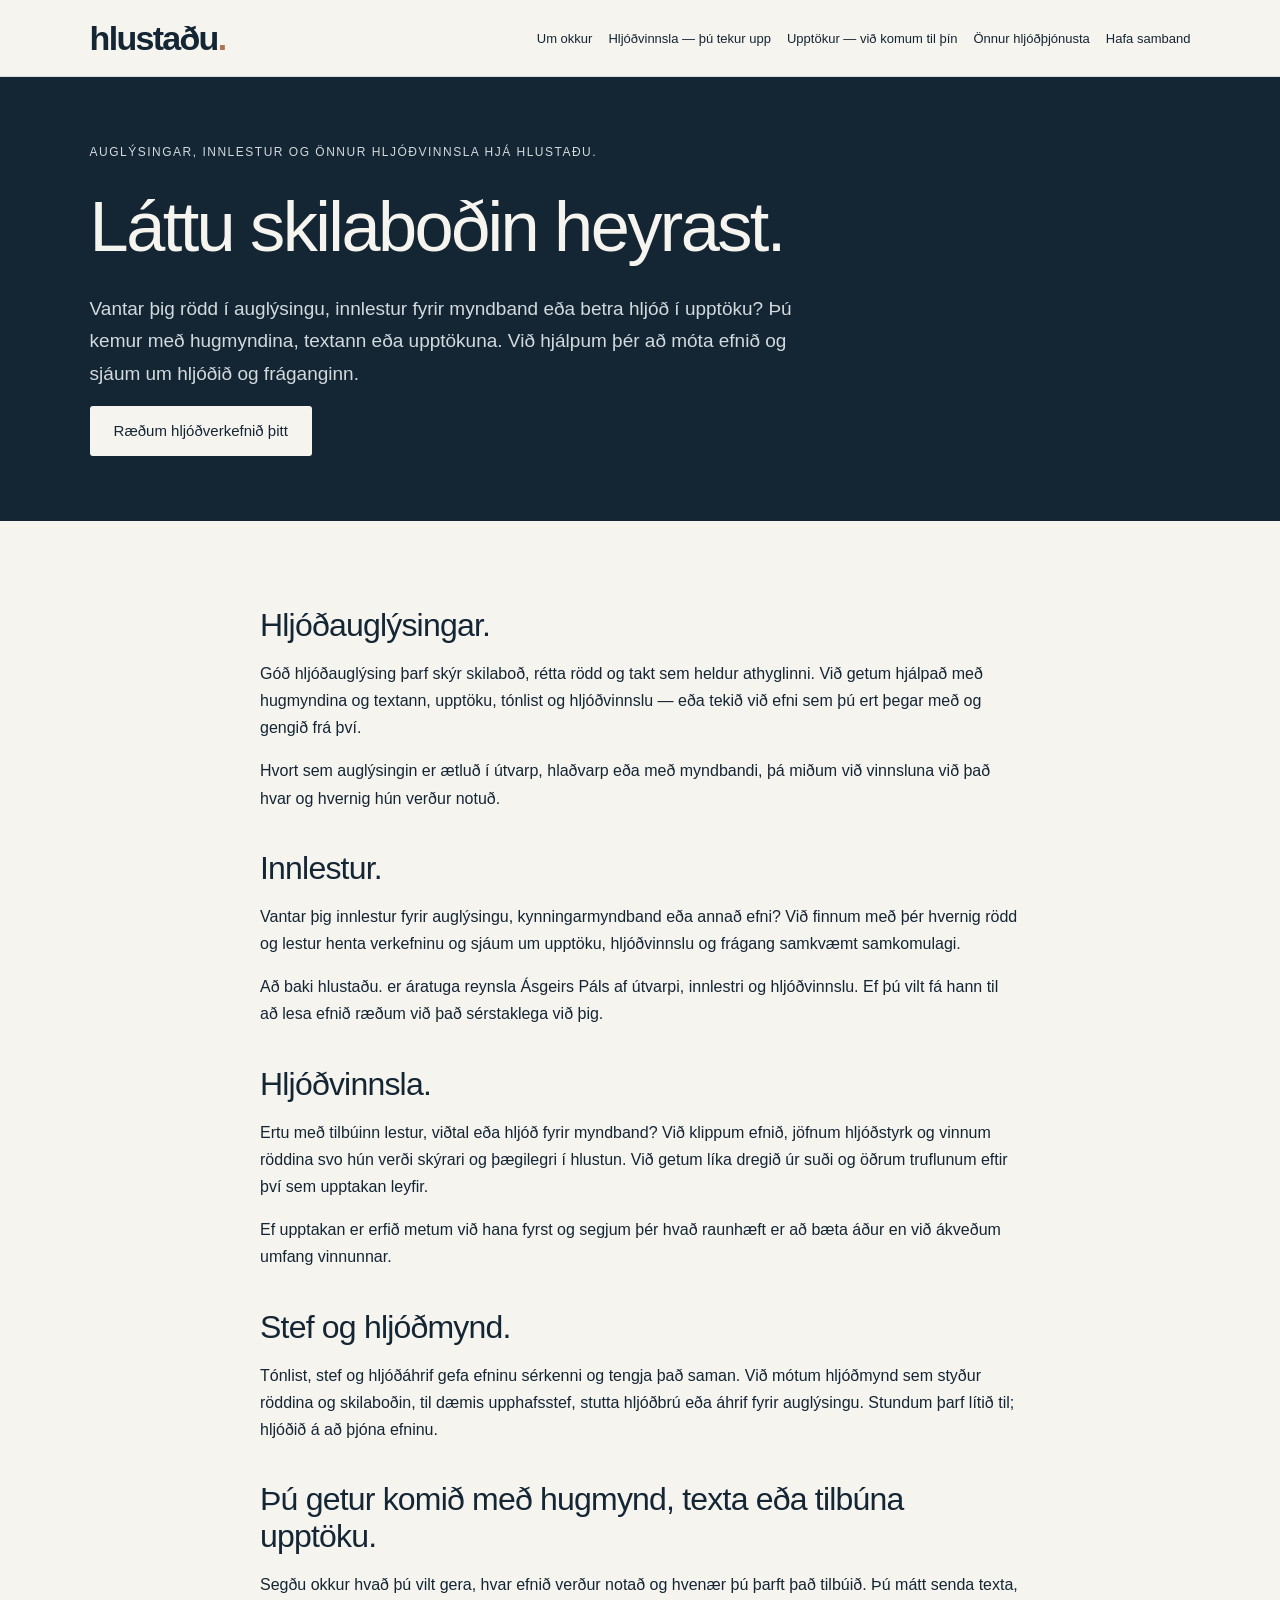
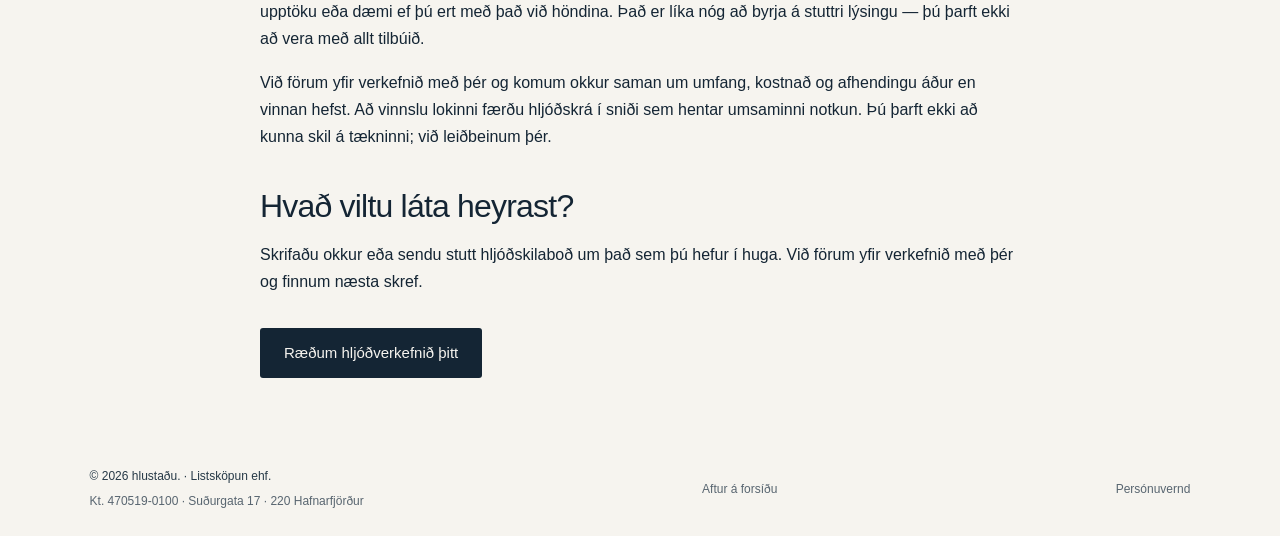
==== commit 497f9aa9: "Keep compact navigation visible while scrolling" ====
--- a/onnur-hljodthjonusta.html
+++ b/onnur-hljodthjonusta.html
@@ -1,2 +1,2 @@
-<!doctype html><html lang="is"><head><meta charset="utf-8"><meta name="viewport" content="width=device-width, initial-scale=1"><title>Auglýsingar, innlestur og hljóðvinnsla — hlustaðu.</title><meta name="description" content="Auglýsingar, innlestur, hljóðvinnsla, stef og hljóðmynd hjá hlustaðu. Frá hugmynd eða upptöku að efni sem er tilbúið til notkunar."><link rel="canonical" href="https://hlustadu.is/onnur-hljodthjonusta.html"><link rel="stylesheet" href="styles.css?v=20261008-company"><style>.service-hero p.eyebrow{font-size:12px;letter-spacing:1.5px}.service-hero{background:#142534;color:#f6f4ef;padding:65px 0}.service-hero h1{max-width:850px}.service-hero p{max-width:720px;color:#d2dadd;font-size:19px}.service-body{max-width:760px;padding:48px 0 64px}.service-body h2{margin-top:38px}.steps{padding-left:26px}.steps li{padding:10px 0 10px 8px;line-height:1.7}.steps li::marker{color:#ad7457;font-weight:bold}.service-body .cta{background:#142534;color:#f6f4ef;margin-top:16px}@media(max-width:760px){.service-hero{padding:40px 0}.service-hero p{font-size:17px}.service-body{padding:25px 0 40px}.service-body h2{font-size:28px}}</style></head><body><a class="skip" href="#main">Fara í efni síðunnar</a><header class="header wrap"><a class="logo" href="./" aria-label="hlustaðu. — forsíða">hlustaðu<span class="dot">.</span></a><nav class="desktop-nav" aria-label="Aðalvalmynd"><a href="um-hlustadu.html">Um okkur</a><a href="thu-tekur-upp.html">Hljóðvinnsla — þú tekur upp</a><a href="vid-komum-til-thin.html">Upptökur — við komum til þín</a><a href="onnur-hljodthjonusta.html">Önnur hljóðþjónusta</a><a href="./#samband">Hafa samband</a></nav><details class="mobile-nav"><summary>Valmynd ☰</summary><nav aria-label="Símavalmynd"><a href="um-hlustadu.html">Um okkur</a><a href="thu-tekur-upp.html">Hljóðvinnsla — þú tekur upp</a><a href="vid-komum-til-thin.html">Upptökur — við komum til þín</a><a href="onnur-hljodthjonusta.html">Önnur hljóðþjónusta</a><a href="./#samband">Hafa samband</a></nav></details></header>
+<!doctype html><html lang="is"><head><meta charset="utf-8"><meta name="viewport" content="width=device-width, initial-scale=1"><title>Auglýsingar, innlestur og hljóðvinnsla — hlustaðu.</title><meta name="description" content="Auglýsingar, innlestur, hljóðvinnsla, stef og hljóðmynd hjá hlustaðu. Frá hugmynd eða upptöku að efni sem er tilbúið til notkunar."><link rel="canonical" href="https://hlustadu.is/onnur-hljodthjonusta.html"><link rel="stylesheet" href="styles.css?v=20261008-sticky"><style>.service-hero p.eyebrow{font-size:12px;letter-spacing:1.5px}.service-hero{background:#142534;color:#f6f4ef;padding:65px 0}.service-hero h1{max-width:850px}.service-hero p{max-width:720px;color:#d2dadd;font-size:19px}.service-body{max-width:760px;padding:48px 0 64px}.service-body h2{margin-top:38px}.steps{padding-left:26px}.steps li{padding:10px 0 10px 8px;line-height:1.7}.steps li::marker{color:#ad7457;font-weight:bold}.service-body .cta{background:#142534;color:#f6f4ef;margin-top:16px}@media(max-width:760px){.service-hero{padding:40px 0}.service-hero p{font-size:17px}.service-body{padding:25px 0 40px}.service-body h2{font-size:28px}}</style></head><body><a class="skip" href="#main">Fara í efni síðunnar</a><header class="header wrap"><a class="logo" href="./" aria-label="hlustaðu. — forsíða">hlustaðu<span class="dot">.</span></a><nav class="desktop-nav" aria-label="Aðalvalmynd"><a href="um-hlustadu.html">Um okkur</a><a href="thu-tekur-upp.html">Hljóðvinnsla — þú tekur upp</a><a href="vid-komum-til-thin.html">Upptökur — við komum til þín</a><a href="onnur-hljodthjonusta.html">Önnur hljóðþjónusta</a><a href="./#samband">Hafa samband</a></nav><details class="mobile-nav"><summary>Valmynd ☰</summary><nav aria-label="Símavalmynd"><a href="um-hlustadu.html">Um okkur</a><a href="thu-tekur-upp.html">Hljóðvinnsla — þú tekur upp</a><a href="vid-komum-til-thin.html">Upptökur — við komum til þín</a><a href="onnur-hljodthjonusta.html">Önnur hljóðþjónusta</a><a href="./#samband">Hafa samband</a></nav></details></header>
 <main id="main"><section class="service-hero"><div class="wrap"><p class="eyebrow">Auglýsingar, innlestur og önnur hljóðvinnsla hjá hlustaðu.</p><h1>Láttu skilaboðin heyrast.</h1><p>Vantar þig rödd í auglýsingu, innlestur fyrir myndband eða betra hljóð í upptöku? Þú kemur með hugmyndina, textann eða upptökuna. Við hjálpum þér að móta efnið og sjáum um hljóðið og fráganginn.</p><a class="cta" href="./#samband">Ræðum hljóðverkefnið þitt</a></div></section><section class="wrap service-body"><h2>Hljóðauglýsingar.</h2><p>Góð hljóðauglýsing þarf skýr skilaboð, rétta rödd og takt sem heldur athyglinni. Við getum hjálpað með hugmyndina og textann, upptöku, tónlist og hljóðvinnslu — eða tekið við efni sem þú ert þegar með og gengið frá því.</p><p>Hvort sem auglýsingin er ætluð í útvarp, hlaðvarp eða með myndbandi, þá miðum við vinnsluna við það hvar og hvernig hún verður notuð.</p><h2>Innlestur.</h2><p>Vantar þig innlestur fyrir auglýsingu, kynningarmyndband eða annað efni? Við finnum með þér hvernig rödd og lestur henta verkefninu og sjáum um upptöku, hljóðvinnslu og frágang samkvæmt samkomulagi.</p><p>Að baki hlustaðu. er áratuga reynsla Ásgeirs Páls af útvarpi, innlestri og hljóðvinnslu. Ef þú vilt fá hann til að lesa efnið ræðum við það sérstaklega við þig.</p><h2>Hljóðvinnsla.</h2><p>Ertu með tilbúinn lestur, viðtal eða hljóð fyrir myndband? Við klippum efnið, jöfnum hljóðstyrk og vinnum röddina svo hún verði skýrari og þægilegri í hlustun. Við getum líka dregið úr suði og öðrum truflunum eftir því sem upptakan leyfir.</p><p>Ef upptakan er erfið metum við hana fyrst og segjum þér hvað raunhæft er að bæta áður en við ákveðum umfang vinnunnar.</p><h2>Stef og hljóðmynd.</h2><p>Tónlist, stef og hljóðáhrif gefa efninu sérkenni og tengja það saman. Við mótum hljóðmynd sem styður röddina og skilaboðin, til dæmis upphafsstef, stutta hljóðbrú eða áhrif fyrir auglýsingu. Stundum þarf lítið til; hljóðið á að þjóna efninu.</p><h2>Þú getur komið með hugmynd, texta eða tilbúna upptöku.</h2><p>Segðu okkur hvað þú vilt gera, hvar efnið verður notað og hvenær þú þarft það tilbúið. Þú mátt senda texta, upptöku eða dæmi ef þú ert með það við höndina. Það er líka nóg að byrja á stuttri lýsingu — þú þarft ekki að vera með allt tilbúið.</p><p>Við förum yfir verkefnið með þér og komum okkur saman um umfang, kostnað og afhendingu áður en vinnan hefst. Að vinnslu lokinni færðu hljóðskrá í sniði sem hentar umsaminni notkun. Þú þarft ekki að kunna skil á tækninni; við leiðbeinum þér.</p><h2>Hvað viltu láta heyrast?</h2><p>Skrifaðu okkur eða sendu stutt hljóðskilaboð um það sem þú hefur í huga. Við förum yfir verkefnið með þér og finnum næsta skref.</p><a class="cta" href="./#samband">Ræðum hljóðverkefnið þitt</a></section></main><footer><div class="wrap footer-inner"><div class="footer-company"><span class="footer-company-name">© 2026 hlustaðu. · Listsköpun ehf.</span><span>Kt. 470519-0100 · Suðurgata 17 · 220 Hafnarfjörður</span></div><a href="./">Aftur á forsíðu</a><a href="personuvernd.html">Persónuvernd</a></div></footer><script>document.querySelectorAll(".mobile-nav a").forEach(function(link){link.addEventListener("click",function(){document.querySelector(".mobile-nav").open=false;});});</script></body></html>
--- a/styles.css
+++ b/styles.css
@@ -15,3 +15,9 @@
 
 /* Rekstraraðili í síðufæti */
 .footer-inner{align-items:center}.footer-company{display:flex;flex-direction:column;gap:6px;line-height:1.6}.footer-company-name{color:#263947}.footer-inner>a{padding:8px 0}@media(max-width:760px){.footer-inner{flex-direction:column;align-items:flex-start;gap:12px}.footer-company{max-width:100%}}
+
+/* Nettur haus sem fylgir við skroll. */
+.header.wrap{position:sticky;top:0;z-index:50;width:100%;margin:0;padding:16px max(7%,calc((100% - 1120px)/2));background:var(--paper);border-bottom:1px solid #d9ddda}
+section,[id="samband"]{scroll-margin-top:100px}
+.skip{z-index:60}
+@media(max-width:760px){.header.wrap{padding:10px 20px;align-items:center;gap:16px}.header .logo{font-size:29px}.mobile-nav nav{top:calc(100% + 10px);max-height:calc(100dvh - 88px);overflow-y:auto;overscroll-behavior:contain}section,[id="samband"]{scroll-margin-top:84px}}
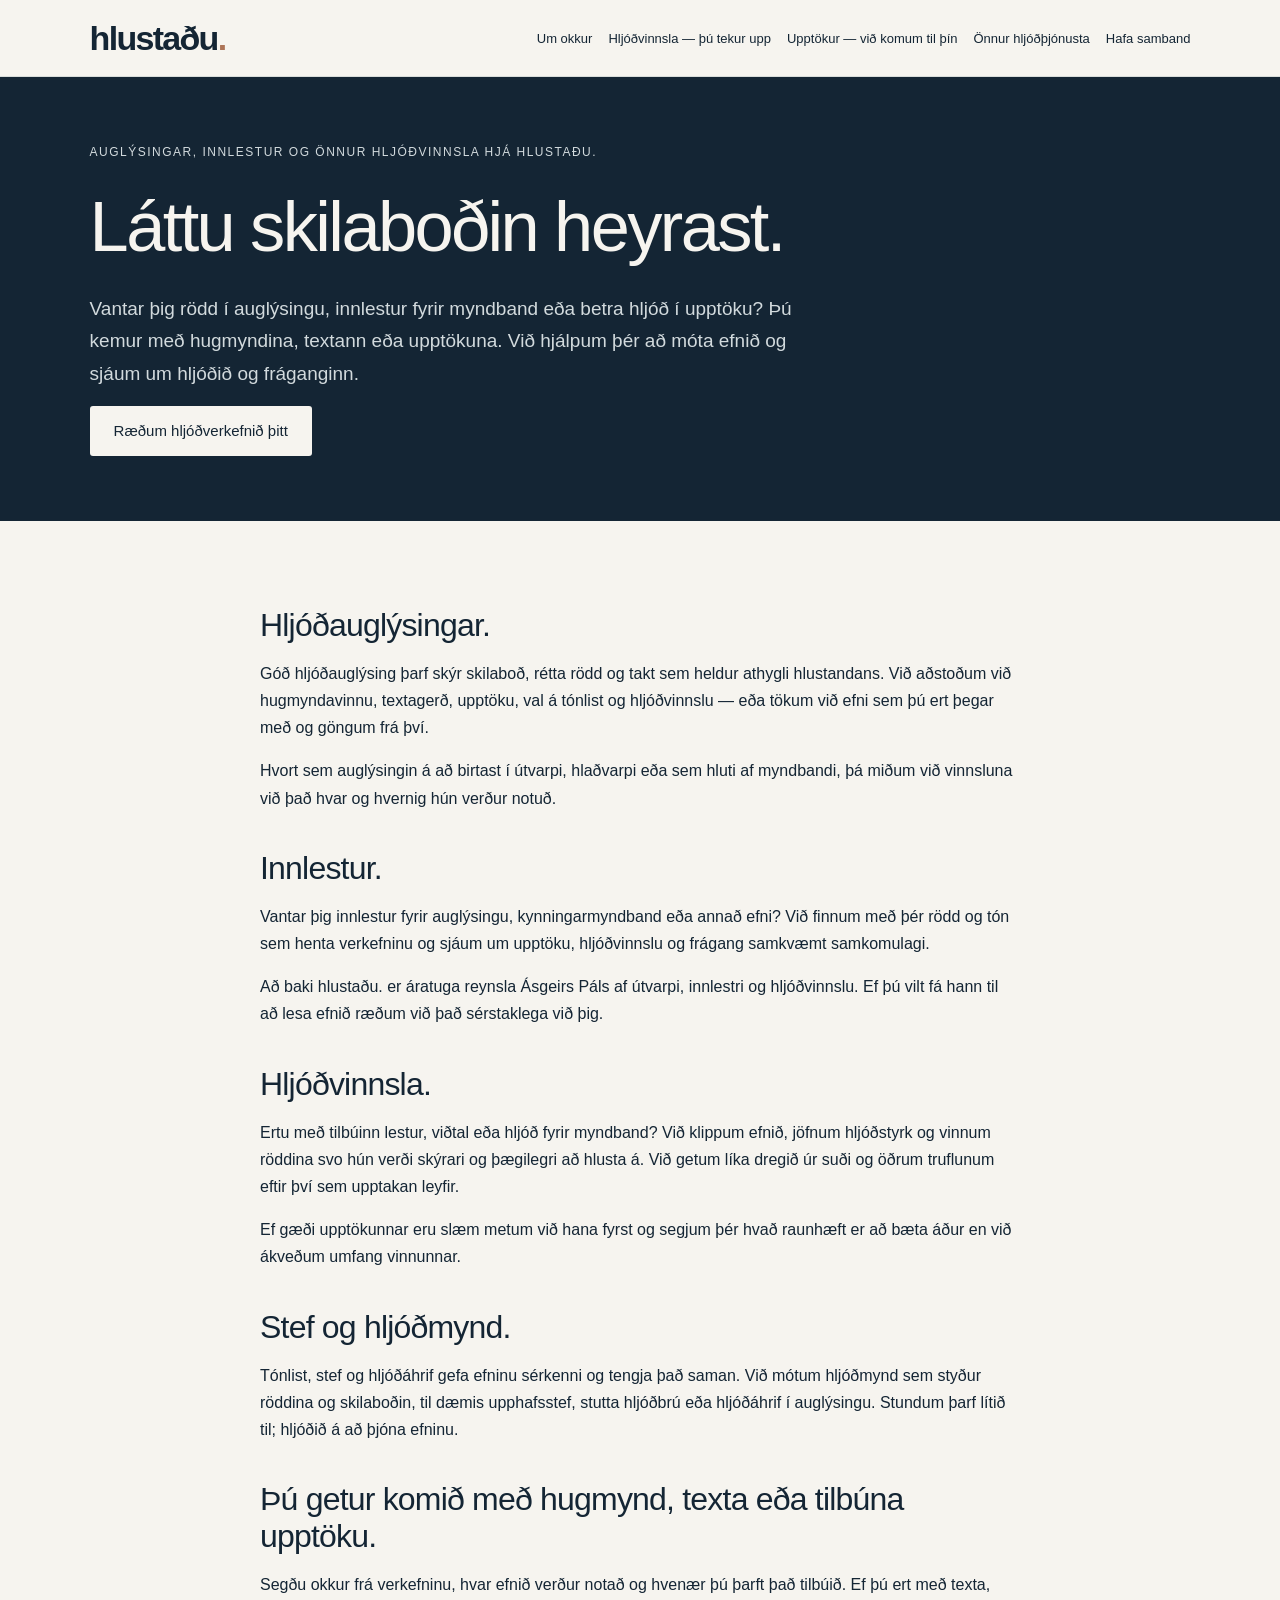
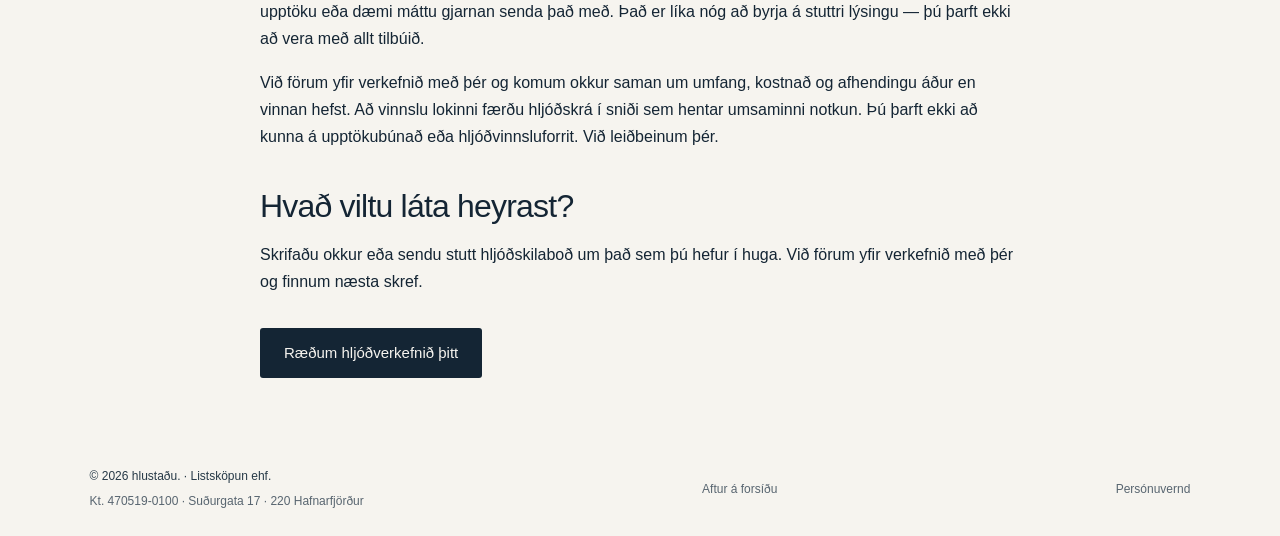
==== commit 761a8fc1: "Apply approved Icelandic proofreading to other audio services" ====
--- a/onnur-hljodthjonusta.html
+++ b/onnur-hljodthjonusta.html
@@ -1,2 +1,2 @@
 <!doctype html><html lang="is"><head><meta charset="utf-8"><meta name="viewport" content="width=device-width, initial-scale=1"><title>Auglýsingar, innlestur og hljóðvinnsla — hlustaðu.</title><meta name="description" content="Auglýsingar, innlestur, hljóðvinnsla, stef og hljóðmynd hjá hlustaðu. Frá hugmynd eða upptöku að efni sem er tilbúið til notkunar."><link rel="canonical" href="https://hlustadu.is/onnur-hljodthjonusta.html"><link rel="stylesheet" href="styles.css?v=20261008-sticky"><style>.service-hero p.eyebrow{font-size:12px;letter-spacing:1.5px}.service-hero{background:#142534;color:#f6f4ef;padding:65px 0}.service-hero h1{max-width:850px}.service-hero p{max-width:720px;color:#d2dadd;font-size:19px}.service-body{max-width:760px;padding:48px 0 64px}.service-body h2{margin-top:38px}.steps{padding-left:26px}.steps li{padding:10px 0 10px 8px;line-height:1.7}.steps li::marker{color:#ad7457;font-weight:bold}.service-body .cta{background:#142534;color:#f6f4ef;margin-top:16px}@media(max-width:760px){.service-hero{padding:40px 0}.service-hero p{font-size:17px}.service-body{padding:25px 0 40px}.service-body h2{font-size:28px}}</style></head><body><a class="skip" href="#main">Fara í efni síðunnar</a><header class="header wrap"><a class="logo" href="./" aria-label="hlustaðu. — forsíða">hlustaðu<span class="dot">.</span></a><nav class="desktop-nav" aria-label="Aðalvalmynd"><a href="um-hlustadu.html">Um okkur</a><a href="thu-tekur-upp.html">Hljóðvinnsla — þú tekur upp</a><a href="vid-komum-til-thin.html">Upptökur — við komum til þín</a><a href="onnur-hljodthjonusta.html">Önnur hljóðþjónusta</a><a href="./#samband">Hafa samband</a></nav><details class="mobile-nav"><summary>Valmynd ☰</summary><nav aria-label="Símavalmynd"><a href="um-hlustadu.html">Um okkur</a><a href="thu-tekur-upp.html">Hljóðvinnsla — þú tekur upp</a><a href="vid-komum-til-thin.html">Upptökur — við komum til þín</a><a href="onnur-hljodthjonusta.html">Önnur hljóðþjónusta</a><a href="./#samband">Hafa samband</a></nav></details></header>
-<main id="main"><section class="service-hero"><div class="wrap"><p class="eyebrow">Auglýsingar, innlestur og önnur hljóðvinnsla hjá hlustaðu.</p><h1>Láttu skilaboðin heyrast.</h1><p>Vantar þig rödd í auglýsingu, innlestur fyrir myndband eða betra hljóð í upptöku? Þú kemur með hugmyndina, textann eða upptökuna. Við hjálpum þér að móta efnið og sjáum um hljóðið og fráganginn.</p><a class="cta" href="./#samband">Ræðum hljóðverkefnið þitt</a></div></section><section class="wrap service-body"><h2>Hljóðauglýsingar.</h2><p>Góð hljóðauglýsing þarf skýr skilaboð, rétta rödd og takt sem heldur athyglinni. Við getum hjálpað með hugmyndina og textann, upptöku, tónlist og hljóðvinnslu — eða tekið við efni sem þú ert þegar með og gengið frá því.</p><p>Hvort sem auglýsingin er ætluð í útvarp, hlaðvarp eða með myndbandi, þá miðum við vinnsluna við það hvar og hvernig hún verður notuð.</p><h2>Innlestur.</h2><p>Vantar þig innlestur fyrir auglýsingu, kynningarmyndband eða annað efni? Við finnum með þér hvernig rödd og lestur henta verkefninu og sjáum um upptöku, hljóðvinnslu og frágang samkvæmt samkomulagi.</p><p>Að baki hlustaðu. er áratuga reynsla Ásgeirs Páls af útvarpi, innlestri og hljóðvinnslu. Ef þú vilt fá hann til að lesa efnið ræðum við það sérstaklega við þig.</p><h2>Hljóðvinnsla.</h2><p>Ertu með tilbúinn lestur, viðtal eða hljóð fyrir myndband? Við klippum efnið, jöfnum hljóðstyrk og vinnum röddina svo hún verði skýrari og þægilegri í hlustun. Við getum líka dregið úr suði og öðrum truflunum eftir því sem upptakan leyfir.</p><p>Ef upptakan er erfið metum við hana fyrst og segjum þér hvað raunhæft er að bæta áður en við ákveðum umfang vinnunnar.</p><h2>Stef og hljóðmynd.</h2><p>Tónlist, stef og hljóðáhrif gefa efninu sérkenni og tengja það saman. Við mótum hljóðmynd sem styður röddina og skilaboðin, til dæmis upphafsstef, stutta hljóðbrú eða áhrif fyrir auglýsingu. Stundum þarf lítið til; hljóðið á að þjóna efninu.</p><h2>Þú getur komið með hugmynd, texta eða tilbúna upptöku.</h2><p>Segðu okkur hvað þú vilt gera, hvar efnið verður notað og hvenær þú þarft það tilbúið. Þú mátt senda texta, upptöku eða dæmi ef þú ert með það við höndina. Það er líka nóg að byrja á stuttri lýsingu — þú þarft ekki að vera með allt tilbúið.</p><p>Við förum yfir verkefnið með þér og komum okkur saman um umfang, kostnað og afhendingu áður en vinnan hefst. Að vinnslu lokinni færðu hljóðskrá í sniði sem hentar umsaminni notkun. Þú þarft ekki að kunna skil á tækninni; við leiðbeinum þér.</p><h2>Hvað viltu láta heyrast?</h2><p>Skrifaðu okkur eða sendu stutt hljóðskilaboð um það sem þú hefur í huga. Við förum yfir verkefnið með þér og finnum næsta skref.</p><a class="cta" href="./#samband">Ræðum hljóðverkefnið þitt</a></section></main><footer><div class="wrap footer-inner"><div class="footer-company"><span class="footer-company-name">© 2026 hlustaðu. · Listsköpun ehf.</span><span>Kt. 470519-0100 · Suðurgata 17 · 220 Hafnarfjörður</span></div><a href="./">Aftur á forsíðu</a><a href="personuvernd.html">Persónuvernd</a></div></footer><script>document.querySelectorAll(".mobile-nav a").forEach(function(link){link.addEventListener("click",function(){document.querySelector(".mobile-nav").open=false;});});</script></body></html>+<main id="main"><section class="service-hero"><div class="wrap"><p class="eyebrow">Auglýsingar, innlestur og önnur hljóðvinnsla hjá hlustaðu.</p><h1>Láttu skilaboðin heyrast.</h1><p>Vantar þig rödd í auglýsingu, innlestur fyrir myndband eða betra hljóð í upptöku? Þú kemur með hugmyndina, textann eða upptökuna. Við hjálpum þér að móta efnið og sjáum um hljóðið og fráganginn.</p><a class="cta" href="./#samband">Ræðum hljóðverkefnið þitt</a></div></section><section class="wrap service-body"><h2>Hljóðauglýsingar.</h2><p>Góð hljóðauglýsing þarf skýr skilaboð, rétta rödd og takt sem heldur athygli hlustandans. Við aðstoðum við hugmyndavinnu, textagerð, upptöku, val á tónlist og hljóðvinnslu — eða tökum við efni sem þú ert þegar með og göngum frá því.</p><p>Hvort sem auglýsingin á að birtast í útvarpi, hlaðvarpi eða sem hluti af myndbandi, þá miðum við vinnsluna við það hvar og hvernig hún verður notuð.</p><h2>Innlestur.</h2><p>Vantar þig innlestur fyrir auglýsingu, kynningarmyndband eða annað efni? Við finnum með þér rödd og tón sem henta verkefninu og sjáum um upptöku, hljóðvinnslu og frágang samkvæmt samkomulagi.</p><p>Að baki hlustaðu. er áratuga reynsla Ásgeirs Páls af útvarpi, innlestri og hljóðvinnslu. Ef þú vilt fá hann til að lesa efnið ræðum við það sérstaklega við þig.</p><h2>Hljóðvinnsla.</h2><p>Ertu með tilbúinn lestur, viðtal eða hljóð fyrir myndband? Við klippum efnið, jöfnum hljóðstyrk og vinnum röddina svo hún verði skýrari og þægilegri að hlusta á. Við getum líka dregið úr suði og öðrum truflunum eftir því sem upptakan leyfir.</p><p>Ef gæði upptökunnar eru slæm metum við hana fyrst og segjum þér hvað raunhæft er að bæta áður en við ákveðum umfang vinnunnar.</p><h2>Stef og hljóðmynd.</h2><p>Tónlist, stef og hljóðáhrif gefa efninu sérkenni og tengja það saman. Við mótum hljóðmynd sem styður röddina og skilaboðin, til dæmis upphafsstef, stutta hljóðbrú eða hljóðáhrif í auglýsingu. Stundum þarf lítið til; hljóðið á að þjóna efninu.</p><h2>Þú getur komið með hugmynd, texta eða tilbúna upptöku.</h2><p>Segðu okkur frá verkefninu, hvar efnið verður notað og hvenær þú þarft það tilbúið. Ef þú ert með texta, upptöku eða dæmi máttu gjarnan senda það með. Það er líka nóg að byrja á stuttri lýsingu — þú þarft ekki að vera með allt tilbúið.</p><p>Við förum yfir verkefnið með þér og komum okkur saman um umfang, kostnað og afhendingu áður en vinnan hefst. Að vinnslu lokinni færðu hljóðskrá í sniði sem hentar umsaminni notkun. Þú þarft ekki að kunna á upptökubúnað eða hljóðvinnsluforrit. Við leiðbeinum þér.</p><h2>Hvað viltu láta heyrast?</h2><p>Skrifaðu okkur eða sendu stutt hljóðskilaboð um það sem þú hefur í huga. Við förum yfir verkefnið með þér og finnum næsta skref.</p><a class="cta" href="./#samband">Ræðum hljóðverkefnið þitt</a></section></main><footer><div class="wrap footer-inner"><div class="footer-company"><span class="footer-company-name">© 2026 hlustaðu. · Listsköpun ehf.</span><span>Kt. 470519-0100 · Suðurgata 17 · 220 Hafnarfjörður</span></div><a href="./">Aftur á forsíðu</a><a href="personuvernd.html">Persónuvernd</a></div></footer><script>document.querySelectorAll(".mobile-nav a").forEach(function(link){link.addEventListener("click",function(){document.querySelector(".mobile-nav").open=false;});});</script></body></html>
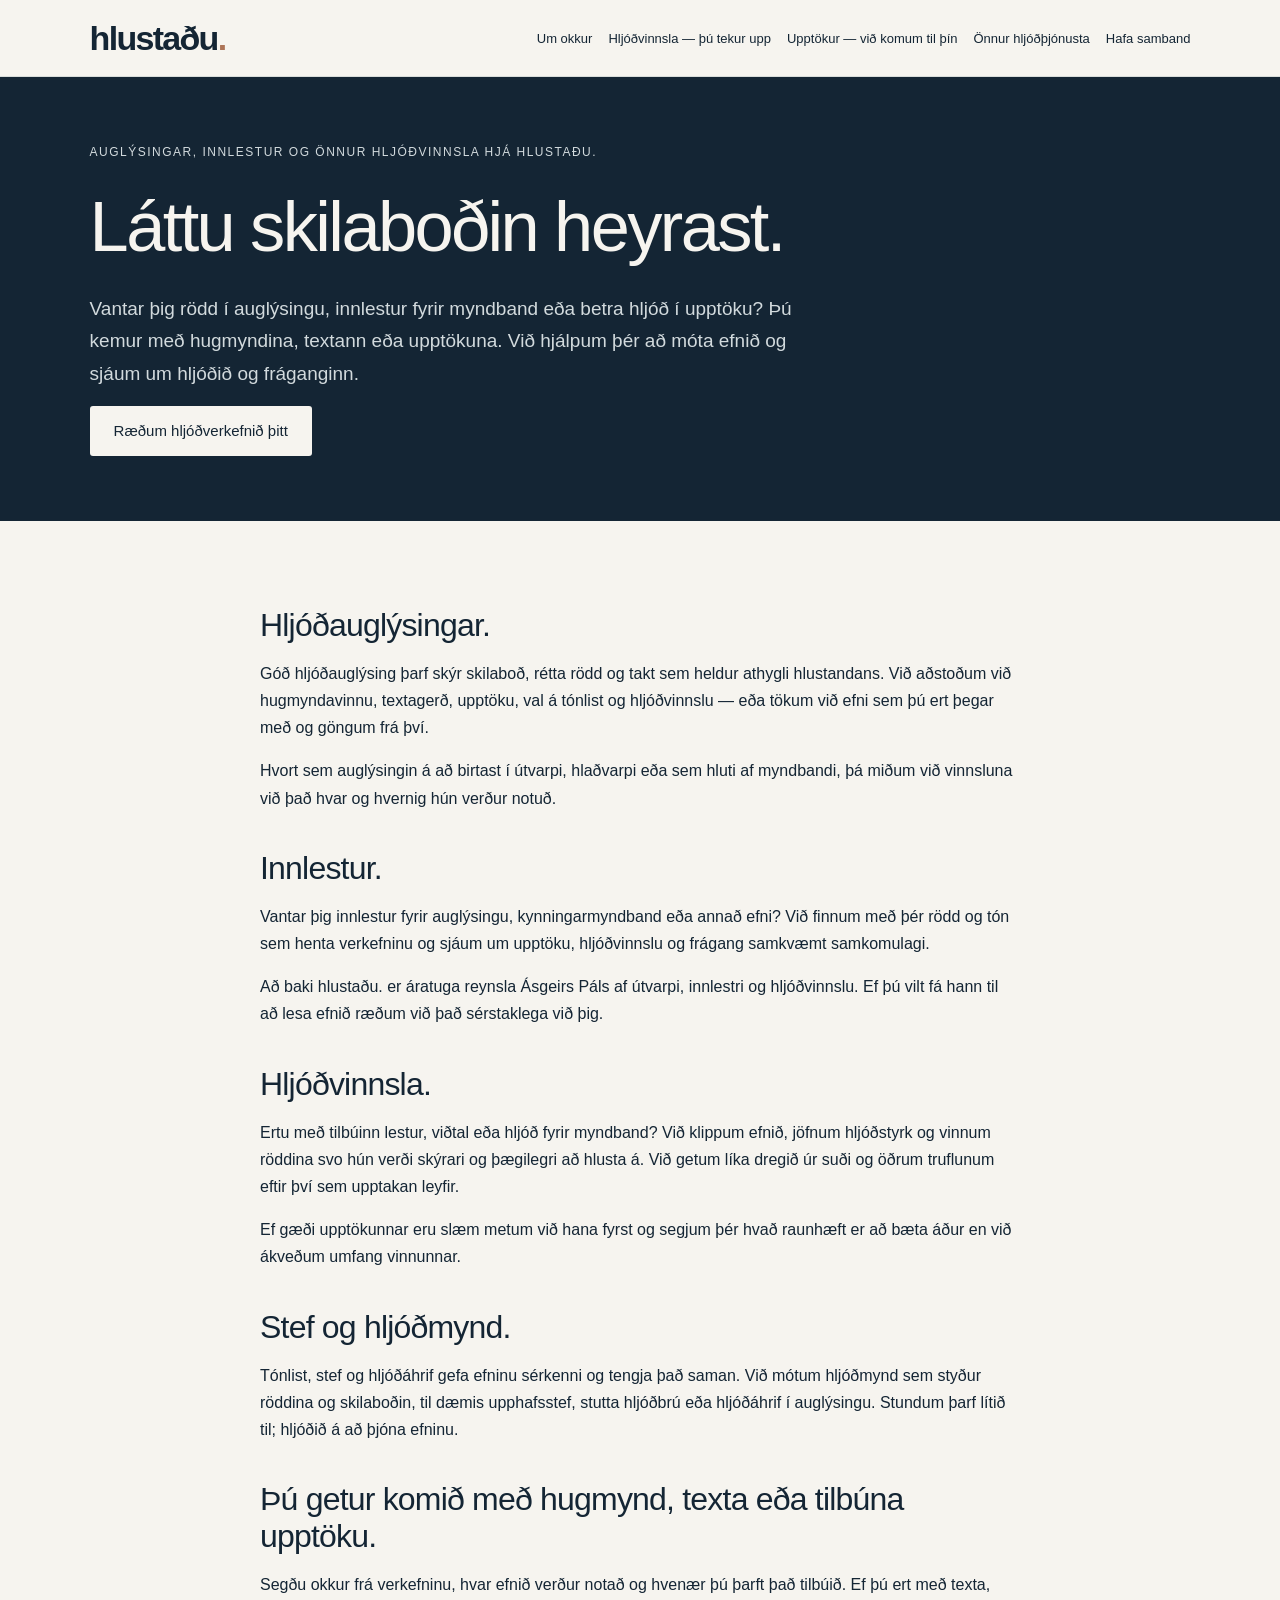
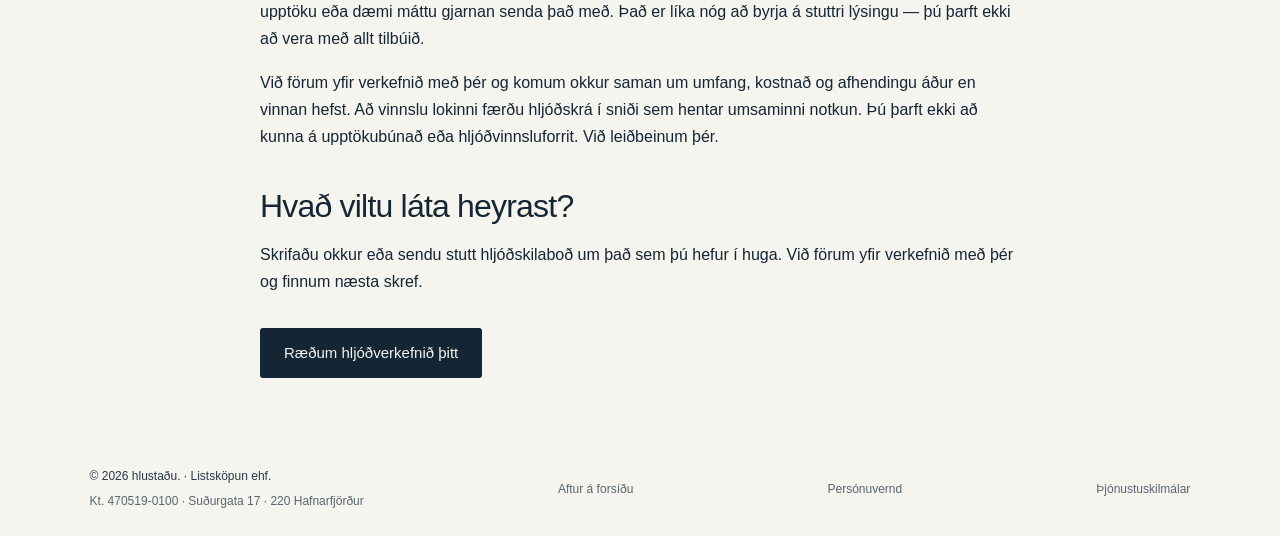
==== commit c082169a: "Link service terms in page footer" ====
--- a/onnur-hljodthjonusta.html
+++ b/onnur-hljodthjonusta.html
@@ -1,2 +1,2 @@
 <!doctype html><html lang="is"><head><meta charset="utf-8"><meta name="viewport" content="width=device-width, initial-scale=1"><title>Auglýsingar, innlestur og hljóðvinnsla — hlustaðu.</title><meta name="description" content="Auglýsingar, innlestur, hljóðvinnsla, stef og hljóðmynd hjá hlustaðu. Frá hugmynd eða upptöku að efni sem er tilbúið til notkunar."><link rel="canonical" href="https://hlustadu.is/onnur-hljodthjonusta.html"><link rel="stylesheet" href="styles.css?v=20261008-sticky"><style>.service-hero p.eyebrow{font-size:12px;letter-spacing:1.5px}.service-hero{background:#142534;color:#f6f4ef;padding:65px 0}.service-hero h1{max-width:850px}.service-hero p{max-width:720px;color:#d2dadd;font-size:19px}.service-body{max-width:760px;padding:48px 0 64px}.service-body h2{margin-top:38px}.steps{padding-left:26px}.steps li{padding:10px 0 10px 8px;line-height:1.7}.steps li::marker{color:#ad7457;font-weight:bold}.service-body .cta{background:#142534;color:#f6f4ef;margin-top:16px}@media(max-width:760px){.service-hero{padding:40px 0}.service-hero p{font-size:17px}.service-body{padding:25px 0 40px}.service-body h2{font-size:28px}}</style></head><body><a class="skip" href="#main">Fara í efni síðunnar</a><header class="header wrap"><a class="logo" href="./" aria-label="hlustaðu. — forsíða">hlustaðu<span class="dot">.</span></a><nav class="desktop-nav" aria-label="Aðalvalmynd"><a href="um-hlustadu.html">Um okkur</a><a href="thu-tekur-upp.html">Hljóðvinnsla — þú tekur upp</a><a href="vid-komum-til-thin.html">Upptökur — við komum til þín</a><a href="onnur-hljodthjonusta.html">Önnur hljóðþjónusta</a><a href="./#samband">Hafa samband</a></nav><details class="mobile-nav"><summary>Valmynd ☰</summary><nav aria-label="Símavalmynd"><a href="um-hlustadu.html">Um okkur</a><a href="thu-tekur-upp.html">Hljóðvinnsla — þú tekur upp</a><a href="vid-komum-til-thin.html">Upptökur — við komum til þín</a><a href="onnur-hljodthjonusta.html">Önnur hljóðþjónusta</a><a href="./#samband">Hafa samband</a></nav></details></header>
-<main id="main"><section class="service-hero"><div class="wrap"><p class="eyebrow">Auglýsingar, innlestur og önnur hljóðvinnsla hjá hlustaðu.</p><h1>Láttu skilaboðin heyrast.</h1><p>Vantar þig rödd í auglýsingu, innlestur fyrir myndband eða betra hljóð í upptöku? Þú kemur með hugmyndina, textann eða upptökuna. Við hjálpum þér að móta efnið og sjáum um hljóðið og fráganginn.</p><a class="cta" href="./#samband">Ræðum hljóðverkefnið þitt</a></div></section><section class="wrap service-body"><h2>Hljóðauglýsingar.</h2><p>Góð hljóðauglýsing þarf skýr skilaboð, rétta rödd og takt sem heldur athygli hlustandans. Við aðstoðum við hugmyndavinnu, textagerð, upptöku, val á tónlist og hljóðvinnslu — eða tökum við efni sem þú ert þegar með og göngum frá því.</p><p>Hvort sem auglýsingin á að birtast í útvarpi, hlaðvarpi eða sem hluti af myndbandi, þá miðum við vinnsluna við það hvar og hvernig hún verður notuð.</p><h2>Innlestur.</h2><p>Vantar þig innlestur fyrir auglýsingu, kynningarmyndband eða annað efni? Við finnum með þér rödd og tón sem henta verkefninu og sjáum um upptöku, hljóðvinnslu og frágang samkvæmt samkomulagi.</p><p>Að baki hlustaðu. er áratuga reynsla Ásgeirs Páls af útvarpi, innlestri og hljóðvinnslu. Ef þú vilt fá hann til að lesa efnið ræðum við það sérstaklega við þig.</p><h2>Hljóðvinnsla.</h2><p>Ertu með tilbúinn lestur, viðtal eða hljóð fyrir myndband? Við klippum efnið, jöfnum hljóðstyrk og vinnum röddina svo hún verði skýrari og þægilegri að hlusta á. Við getum líka dregið úr suði og öðrum truflunum eftir því sem upptakan leyfir.</p><p>Ef gæði upptökunnar eru slæm metum við hana fyrst og segjum þér hvað raunhæft er að bæta áður en við ákveðum umfang vinnunnar.</p><h2>Stef og hljóðmynd.</h2><p>Tónlist, stef og hljóðáhrif gefa efninu sérkenni og tengja það saman. Við mótum hljóðmynd sem styður röddina og skilaboðin, til dæmis upphafsstef, stutta hljóðbrú eða hljóðáhrif í auglýsingu. Stundum þarf lítið til; hljóðið á að þjóna efninu.</p><h2>Þú getur komið með hugmynd, texta eða tilbúna upptöku.</h2><p>Segðu okkur frá verkefninu, hvar efnið verður notað og hvenær þú þarft það tilbúið. Ef þú ert með texta, upptöku eða dæmi máttu gjarnan senda það með. Það er líka nóg að byrja á stuttri lýsingu — þú þarft ekki að vera með allt tilbúið.</p><p>Við förum yfir verkefnið með þér og komum okkur saman um umfang, kostnað og afhendingu áður en vinnan hefst. Að vinnslu lokinni færðu hljóðskrá í sniði sem hentar umsaminni notkun. Þú þarft ekki að kunna á upptökubúnað eða hljóðvinnsluforrit. Við leiðbeinum þér.</p><h2>Hvað viltu láta heyrast?</h2><p>Skrifaðu okkur eða sendu stutt hljóðskilaboð um það sem þú hefur í huga. Við förum yfir verkefnið með þér og finnum næsta skref.</p><a class="cta" href="./#samband">Ræðum hljóðverkefnið þitt</a></section></main><footer><div class="wrap footer-inner"><div class="footer-company"><span class="footer-company-name">© 2026 hlustaðu. · Listsköpun ehf.</span><span>Kt. 470519-0100 · Suðurgata 17 · 220 Hafnarfjörður</span></div><a href="./">Aftur á forsíðu</a><a href="personuvernd.html">Persónuvernd</a></div></footer><script>document.querySelectorAll(".mobile-nav a").forEach(function(link){link.addEventListener("click",function(){document.querySelector(".mobile-nav").open=false;});});</script></body></html>+<main id="main"><section class="service-hero"><div class="wrap"><p class="eyebrow">Auglýsingar, innlestur og önnur hljóðvinnsla hjá hlustaðu.</p><h1>Láttu skilaboðin heyrast.</h1><p>Vantar þig rödd í auglýsingu, innlestur fyrir myndband eða betra hljóð í upptöku? Þú kemur með hugmyndina, textann eða upptökuna. Við hjálpum þér að móta efnið og sjáum um hljóðið og fráganginn.</p><a class="cta" href="./#samband">Ræðum hljóðverkefnið þitt</a></div></section><section class="wrap service-body"><h2>Hljóðauglýsingar.</h2><p>Góð hljóðauglýsing þarf skýr skilaboð, rétta rödd og takt sem heldur athygli hlustandans. Við aðstoðum við hugmyndavinnu, textagerð, upptöku, val á tónlist og hljóðvinnslu — eða tökum við efni sem þú ert þegar með og göngum frá því.</p><p>Hvort sem auglýsingin á að birtast í útvarpi, hlaðvarpi eða sem hluti af myndbandi, þá miðum við vinnsluna við það hvar og hvernig hún verður notuð.</p><h2>Innlestur.</h2><p>Vantar þig innlestur fyrir auglýsingu, kynningarmyndband eða annað efni? Við finnum með þér rödd og tón sem henta verkefninu og sjáum um upptöku, hljóðvinnslu og frágang samkvæmt samkomulagi.</p><p>Að baki hlustaðu. er áratuga reynsla Ásgeirs Páls af útvarpi, innlestri og hljóðvinnslu. Ef þú vilt fá hann til að lesa efnið ræðum við það sérstaklega við þig.</p><h2>Hljóðvinnsla.</h2><p>Ertu með tilbúinn lestur, viðtal eða hljóð fyrir myndband? Við klippum efnið, jöfnum hljóðstyrk og vinnum röddina svo hún verði skýrari og þægilegri að hlusta á. Við getum líka dregið úr suði og öðrum truflunum eftir því sem upptakan leyfir.</p><p>Ef gæði upptökunnar eru slæm metum við hana fyrst og segjum þér hvað raunhæft er að bæta áður en við ákveðum umfang vinnunnar.</p><h2>Stef og hljóðmynd.</h2><p>Tónlist, stef og hljóðáhrif gefa efninu sérkenni og tengja það saman. Við mótum hljóðmynd sem styður röddina og skilaboðin, til dæmis upphafsstef, stutta hljóðbrú eða hljóðáhrif í auglýsingu. Stundum þarf lítið til; hljóðið á að þjóna efninu.</p><h2>Þú getur komið með hugmynd, texta eða tilbúna upptöku.</h2><p>Segðu okkur frá verkefninu, hvar efnið verður notað og hvenær þú þarft það tilbúið. Ef þú ert með texta, upptöku eða dæmi máttu gjarnan senda það með. Það er líka nóg að byrja á stuttri lýsingu — þú þarft ekki að vera með allt tilbúið.</p><p>Við förum yfir verkefnið með þér og komum okkur saman um umfang, kostnað og afhendingu áður en vinnan hefst. Að vinnslu lokinni færðu hljóðskrá í sniði sem hentar umsaminni notkun. Þú þarft ekki að kunna á upptökubúnað eða hljóðvinnsluforrit. Við leiðbeinum þér.</p><h2>Hvað viltu láta heyrast?</h2><p>Skrifaðu okkur eða sendu stutt hljóðskilaboð um það sem þú hefur í huga. Við förum yfir verkefnið með þér og finnum næsta skref.</p><a class="cta" href="./#samband">Ræðum hljóðverkefnið þitt</a></section></main><footer><div class="wrap footer-inner"><div class="footer-company"><span class="footer-company-name">© 2026 hlustaðu. · Listsköpun ehf.</span><span>Kt. 470519-0100 · Suðurgata 17 · 220 Hafnarfjörður</span></div><a href="./">Aftur á forsíðu</a><a href="personuvernd.html">Persónuvernd</a><a href="thjonustuskilmalar.html">Þjónustuskilmálar</a></div></footer><script>document.querySelectorAll(".mobile-nav a").forEach(function(link){link.addEventListener("click",function(){document.querySelector(".mobile-nav").open=false;});});</script></body></html>
